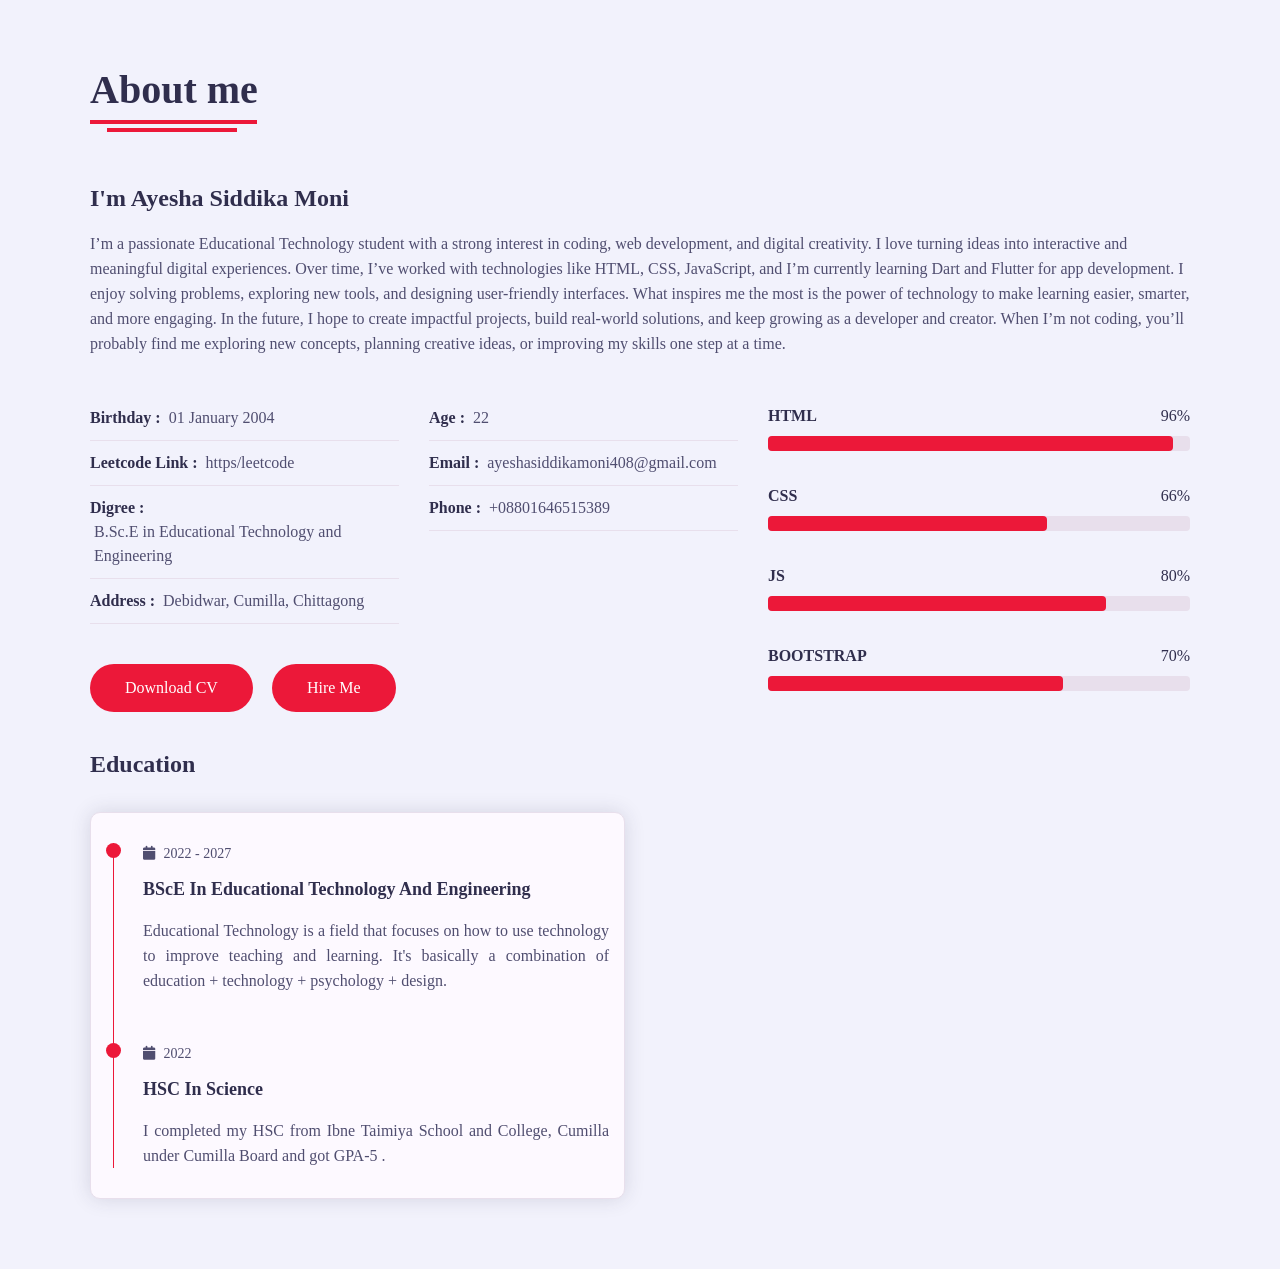
==== about.html @ fa3c9946 "Initial commit" ====
<!DOCTYPE html>
<html lang="en">
<head>
    <meta charset="UTF-8">
    <meta name="viewport" content="width=device-width, initial-scale=1.0">
    <title>About</title>
    <link rel="stylesheet" href="CSS/style.css">
    <link rel="stylesheet" href="CSS/skin/color-1.css">
    <link rel="stylesheet" href="https://cdnjs.cloudflare.com/ajax/libs/font-awesome/6.7.2/css/all.min.css">

</head>
<body>
    <!-- ===== About Section Start ====== -->
             <section class="about section ">
                <div class="container">
                    <div class="row">
                        <div class="section-title padd-15">
                            <h2>About me</h2>
                        </div>
                    </div>
                    <div class="row">
                        <div class="about-content padd-15">
                            <div class="row">
                                <div class="about-text padd-15 ">
                                    <h3>I'm Ayesha Siddika Moni<span></span></h3>
                                    <p>I’m a passionate Educational Technology student with a strong interest in coding, web development, and digital creativity. I love turning ideas into interactive and meaningful digital experiences.

Over time, I’ve worked with technologies like HTML, CSS, JavaScript, and I’m currently learning Dart and Flutter for app development. I enjoy solving problems, exploring new tools, and designing user-friendly interfaces.

What inspires me the most is the power of technology to make learning easier, smarter, and more engaging. In the future, I hope to create impactful projects, build real-world solutions, and keep growing as a developer and creator.

When I’m not coding, you’ll probably find me exploring new concepts, planning creative ideas, or improving my skills one step at a time.</p>
                                </div>
                            </div>
                            <div class="row">
                                <div class="personal-info padd-15">
                                    <div class="row">
                                        <div class="info-item padd-15">
                                            <p>Birthday : <span>01 January 2004</span></p>
                                        </div>
                                        <div class="info-item padd-15 ">
                                            <p>Age : <span>22</span></p>
                                        </div>
                                        <div class="info-item padd-15">
                                            <p>Leetcode Link : <span>https/leetcode</span></p>
                                        </div>
                                        <div class="info-item padd-15">
                                            <p>Email : <span>ayeshasiddikamoni408@gmail.com</span></p>
                                        </div>
                                        <div class="info-item padd-15">
                                            <p>Digree : <span>B.Sc.E in Educational Technology and Engineering</span></p>
                                        </div>
                                        <div class="info-item padd-15">
                                            <p>Phone : <span>+08801646515389</span></p>
                                        </div>
                                        <div class="info-item padd-15">
                                            <p>Address : <span>Debidwar, Cumilla, Chittagong</span></p>
                                        </div>
                                    </div>
                                    <div class="row">
                                        <div class="buttons padd-15">
                                            <a href="#" class="btn">Download CV</a>
                                            <a href="#" class="btn hire-me">Hire Me</a>
                                        </div>
                                    </div>
                                </div>
                                <div class="skills padd-15">
                                    <div class="row">
                                        <div class="skill-item padd-15">
                                            <h5>HTML</h5>
                                            <div class="progress ">
                                                <div class="progress-in" style="width: 96%;"></div>
                                                <div class="skill-percent">96%</div>
                                            </div>
                                        </div>
                                        <div class="skill-item padd-15">
                                            <h5>CSS</h5>
                                            <div class="progress ">
                                                <div class="progress-in" style="width: 66%;"></div>
                                                <div class="skill-percent">66%</div>
                                            </div>
                                        </div>
                                        <div class="skill-item padd-15">
                                            <h5>JS</h5>
                                            <div class="progress ">
                                                <div class="progress-in " style="width: 80%;"></div>
                                                <div class="skill-percent">80%</div>
                                            </div>
                                        </div>
                                        <div class="skill-item padd-15">
                                            <h5>BOOTSTRAP</h5>
                                            <div class="progress ">
                                                <div class="progress-in" style="width: 70%;"></div>
                                                <div class="skill-percent">70%</div>
                                            </div>
                                        </div>

                                    </div>
                                </div>
                            </div>
                            <div class="row">
                                <div class="education padd-15">
                                    <h3 class="title">Education</h3>
                                    <div class="row">
                                        <div class="timeline-box padd-15">
                                            <div class="timeline shadow-dark">
                                                <!--   ====== timeline item ======  -->
                                                <div class="timeline-item">
                                                    <div class="circle-dot"></div>
                                                    <h3 class="timeline-date">
                                                        <i class="fa fa-calendar"></i> 2022 - 2027
                                                    </h3>
                                                    <h4 class="timeline-title"> BScE in Educational Technology and Engineering</h4>
                                                    <p class="timeline-text">Educational Technology is a field that focuses on how to use technology to improve teaching and learning. It's basically a combination of education + technology + psychology + design.</p>
                                                </div>
                                                <!--   ====== timeline item ======  -->
                                                <div class="timeline-item">
                                                    <div class="circle-dot"></div>
                                                    <h3 class="timeline-date">
                                                        <i class="fa fa-calendar"></i> 2022
                                                    </h3>
                                                    <h4 class="timeline-title">HSC in Science </h4>
                                                    <p class="timeline-text">I completed my HSC from Ibne Taimiya School and College, Cumilla under Cumilla Board and got GPA-5 .</p>
                                                </div>
                                                <!--   ====== timeline item ======  -->
                                                <!--<div class="timeline-item">
                                                    <div class="circle-dot"></div>
                                                    <h3 class="timeline-date">
                                                        <i class="fa fa-calendar"></i> 2013 - 2015
                                                    </h3>
                                                    <h4 class="timeline-title">Master in computer Science</h4>
                                                    <p class="timeline-text">Lorem ipsum dolor sit, amet consectetur adipisicing elit. Amet provident nobis consequatur laudantium harum, sequi exercitationem voluptatem a deserunt laboriosam fugiat, ullam eaque blanditiis rem corrupti dolorum officia esse? Necessitatibus. Lorem ipsum dolor sit amet consectetur adipisicing elit. Quibusdam et nobis ut beatae suscipit veritatis dicta. Incidunt tempora natus minus fugit reprehenderit officia fugiat dicta, officiis similique odio quam quaerat.</p>
                                                </div>
                                            </div>
                                        </div>
                                    </div>
                                </div>
                                <div class="experience padd-15">
                                    <h3 class="title">Experience</h3>
                                    <div class="row">
                                        <div class="timeline-box padd-15">
                                            <div class="timeline shadow-dark">
                                                <!--   ====== timeline item ======  
                                                <div class="timeline-item">
                                                    <div class="circle-dot"></div>
                                                    <h3 class="timeline-date">
                                                        <i class="fa fa-calendar"></i> 2013 - 2015
                                                    </h3>
                                                    <h4 class="timeline-title">Master in computer Science</h4>
                                                    <p class="timeline-text">Lorem ipsum dolor sit, amet consectetur adipisicing elit. Amet provident nobis consequatur laudantium harum, sequi exercitationem voluptatem a deserunt laboriosam fugiat, ullam eaque blanditiis rem corrupti dolorum officia esse? Necessitatibus. Lorem ipsum dolor sit amet consectetur adipisicing elit. Quibusdam et nobis ut beatae suscipit veritatis dicta. Incidunt tempora natus minus fugit reprehenderit officia fugiat dicta, officiis similique odio quam quaerat.</p>
                                                </div>
                                                <!--   ====== timeline item ======  
                                                <div class="timeline-item">
                                                    <div class="circle-dot"></div>
                                                    <h3 class="timeline-date">
                                                        <i class="fa fa-calendar"></i> 2013 - 2015
                                                    </h3>
                                                    <h4 class="timeline-title">Master in computer Science</h4>
                                                    <p class="timeline-text">Lorem ipsum dolor sit, amet consectetur adipisicing elit. Amet provident nobis consequatur laudantium harum, sequi exercitationem voluptatem a deserunt laboriosam fugiat, ullam eaque blanditiis rem corrupti dolorum officia esse? Necessitatibus. Lorem ipsum dolor sit amet consectetur adipisicing elit. Quibusdam et nobis ut beatae suscipit veritatis dicta. Incidunt tempora natus minus fugit reprehenderit officia fugiat dicta, officiis similique odio quam quaerat.</p>
                                                </div>
                                                <!--   ====== timeline item ======  
                                                <div class="timeline-item">
                                                    <div class="circle-dot"></div>
                                                    <h3 class="timeline-date">
                                                        <i class="fa fa-calendar"></i> 2013 - 2015
                                                    </h3>
                                                    <h4 class="timeline-title">Master in computer Science</h4>
                                                    <p class="timeline-text">Lorem ipsum dolor sit, amet consectetur adipisicing elit. Amet provident nobis consequatur laudantium harum, sequi exercitationem voluptatem a deserunt laboriosam fugiat, ullam eaque blanditiis rem corrupti dolorum officia esse? Necessitatibus. Lorem ipsum dolor sit amet consectetur adipisicing elit. Quibusdam et nobis ut beatae suscipit veritatis dicta. Incidunt tempora natus minus fugit reprehenderit officia fugiat dicta, officiis similique odio quam quaerat.</p> -->
                                                </div>
                                            </div>
                                        </div>
                                    </div>
                                </div>
                            </div>
                        </div>
                    </div>
                </div>
             </section>
            <!-- ===== About Section End ====== -->
</body>
</html>
---- CSS/style.css ----
@import url('https://fonts.googleapis.com/css2?family=Clicker+Script&family=Ms+Madi&family=Poppins:ital,wght@0,100;0,200;0,300;0,400;0,500;0,600;0,700;0,800;0,900;1,100;1,200;1,300;1,400;1,500;1,600;1,700;1,800;1,900&display=swap');

:root{
    --bg-black-900:#f2f2fc;
    --bg-black-100:#fdf9ff;
    --bg-black-50:#e8dfec;
    --text-black-900:#302e4d;
    --text-black-700:#504e70;
    
}
body{
    line-height: 1.5;
    font-size: 16px;
    font-family:'Poppins' sans-serif;
}
*{
    margin: 0;
    padding: 0;
    outline: none;
    text-decoration: none;
    box-sizing: border-box;
}

::before,::after{
    box-sizing: border-box;
}
ul{
    list-style: none;
}
.section{
    background: var(--bg-black-900);
    min-height: 100vh;
    display: block; 
    padding: 0 30px;
    opacity: 1;
}
.hidden{
    display: none !important;
}
.main-content{
    padding-left: 270px;
}
.padd-15{
    padding-left: 15px;
    padding-right: 15px;
}
.container{
    max-width: 1100px;
    width: 100%;
    margin: auto;
}

.section .container{
    padding-top: 60px;
    padding-bottom: 70px;
}

.section-title{
    flex: 0 0 100%;
    max-width: 100%;
    margin-bottom: 60px;
}
.section-title h2{
    font-size: 40px;
    color: var(--text-black-900);
    font-weight: 700;
    position: relative;
}
.section-title h2::before{
    content: '';
    height: 4px;
    width: 167px;
    background-color: var(--skin-color);
    position: absolute;
    top: 100%;
    left: 0;
}
.section-title h2::after{
    content: '';
    height: 4px;
    width: 130px;
    background-color: var(--skin-color);
    position: absolute;
    top: 100%;
    left: 17px;
    margin-top: 8px;
}
.row{
    display: flex;
    flex-wrap: wrap;
    margin-left: -15px;
    margin-right: -15px;
    position: relative;
}
.btn{
    font-size: 16px;
    font-weight: 500;
    padding: 12px 35px;
    color: white;
    border-radius: 40px;
    display: inline-block;
    white-space: nowrap;
    border: none;
    background: var(--skin-color);
    transition: all 0.2s ease;
}

.btn:hover{
    transform:scale(1.05);
    background: rgb(240, 135, 135);
}
#home{
    transition: all 0.2s ease;
}
#home:hover{
    transform:scale(1.05);
    background:rgb(240, 135, 135) ;
    color: white;
    border-radius: 40px;
}
#about1{
    transition: all 0.2s ease;
}
#about1:hover{
    transform:scale(1.05);
    background:rgb(240, 135, 135) ;
    color: white;
    border-radius: 40px;
}
#service1{
    transition: all 0.2s ease;
}
#service1:hover{
    transform:scale(1.05);
    background:rgb(240, 135, 135) ;
    color: white;
    border-radius: 40px;
}
#portfolio1{
    transition: all 0.2s ease;
}
#portfolio1:hover{
    transform:scale(1.05);
    background:rgb(240, 135, 135) ;
    color: white;
    border-radius: 40px;
}
/* Contact Section */
.contact {
    padding: 70px 0;
    text-align: center;
}
.contact-title {
    font-size: 24px;
    font-weight: 600;
    margin-bottom: 5px;
    text-transform: uppercase;
}
.contact-sub-title {
    font-size: 16px;
    color: #777;
    margin-bottom: 30px;
}

/* Contact Info Cards */
.contact-info {
    display: flex;
    flex-wrap: wrap;
    gap: 20px;
    justify-content: center;
}
.contact-card {
    background: #fff;
    border-radius: 12px;
    box-shadow: 0 5px 15px rgba(0, 0, 0, 0.1);
    padding: 20px;
    width: 220px;
    transition: all 0.3s ease;
}
.contact-card:hover {
    transform: translateY(-10px);
    box-shadow: 0 8px 20px rgba(0, 0, 0, 0.2);
}
.contact-card i {
    font-size: 32px;
    color: var(--skin-color); /* your theme color */
    margin-bottom: 10px;
}
.contact-card h4 {
    font-size: 18px;
    margin-bottom: 5px;
    font-weight: 600;
}
.contact-card p {
    font-size: 14px;
    color: #555;
}
.contact-card a {
    text-decoration: none;
    color: var(--skin-color);
    font-weight: 500;
}
.contact-card a:hover {
    text-decoration: underline;
}

/* Responsive */
@media (max-width: 768px) {
    .contact-info {
        flex-direction: column;
        align-items: center;
    }
}

.shadow-dark{
    box-shadow: 0 0 20px rgba(48, 46, 77, 0.15);
}
.aside{
    width: 270px;
    background: var(--bg-black-100);
    position: fixed;
    left: 0;
    top: 0;
    padding: 30px;
    height: 100%;
    border-right: 1px solid var(--bg-black-50);
    display: flex;
    justify-content: center;
    align-items: center;
    z-index: 10;
}
.aside .logo{
    position: absolute;
    top: 50px;
    font-size: 30px;
    text-transform: capitalize;
}
.aside .logo a{
    color: var(--text-black-900);
    font-weight: 900;
    color: rgb(4, 4, 4);
    padding: 15px 20px;
    font-size: 40px;
    letter-spacing: 5px;
    position: relative;
}
.aside .logo a span{
    font-family: 'Ms Madi';
    font-size: 40px;
}

.aside .logo a::before{
    content: '';
    position: absolute;
    width: 20px;
    height: 20px;
    border-bottom: 5px solid var(--skin-color) ;
    border-left: 5px solid var(--skin-color) ;
    bottom: 0;
    left: 0;
}

.aside .logo a::after{
    content: '';
    position: absolute;
    width: 20px;
    height: 20px;
    border-top: 5px solid var(--skin-color) ;
    border-right: 5px solid var(--skin-color) ;
    top: 0;
    right: 0;
}

.aside .nav-toggler{
    height: 40px;
    width: 45px;
    border: 1px solid var(--bg-black-50);
    cursor: pointer;
    position: fixed;
    left: 300px;
    top: 20px;
    border-radius: 5px;
    background: var(--bg-black-100);
    display: none;
    align-items: center;
    justify-content: center;
}
.aside .nav-toggler span{
    height: 2px;
    width: 18px ;
    background: var(--skin-color);
    display: inline-block;
    position: relative;
}

.aside .nav-toggler span::before{
    content: '';
    height: 2px;
    width: 18px;
    background: var(--skin-color);
    position: absolute;
    top: -6px;
    left: 0;
}

.aside .nav-toggler span::after{
    content: '';
    height: 2px;
    width: 18px;
    background: var(--skin-color);
    position: absolute;
    top: 6px;
    left: 0;
}
.aside .nav{
    margin-top: 50px;
}

.aside .nav li{
    margin-bottom: 20px;
    display: block;

}

.aside .nav li a {
    font-size: 16px;
    font-weight: 600;
    display: block;
    border-bottom: 1px solid var(--bg-black-50);
    color: var(--text-black-900) ;
    padding: 5px 15px;
}

.aside .nav li a.active{
    color: var(--skin-color);
}

.aside .nav li a i{
    margin-right: 15px;
}

/*home*/

.home{
    min-height: 100vh;
    display: flex;
    color: var(--text-black-900);
}
.home .home-info{
    flex: 0 0 60%;
    max-width: 60% ;
}

h3.hello{
    font-size: 28px;
    margin:15px 0;
}
 
h3.hello span{
    font-family: 'Clicker Script', cursive;
    font-size: 30px;
    font-weight: 700;
    color: var(--skin-color);
}

h3.my.profession{
    font-size: 30px;
    margin: 15px 0;
}

.typing{
    color: var(--skin-color);
}
.home-info p{
    margin-bottom: 70px;
    font-size: 20px;
    color: var(--text-black-700);
}
.home .home-img{
    flex: 0 0 40%;
    max-width:40% ;
    text-align: center;
    position: relative;
}
.home-img::after{
    content: '';
    position: absolute;
    height: 80px;
    width: 80px;
    border-bottom:10px solid var(--skin-color) ;
    border-right:10px solid var(--skin-color) ;
    right: 20px ;
    bottom: -40px;;
}
.home-img::before{
    content: '';
    position: absolute;
    height: 80px;
    width: 80px;
    border-top:10px solid var(--skin-color) ;
    border-left:10px solid var(--skin-color) ;
    left: 20px ;
    top: -40px;;
}
.home .home-img img{
    margin: auto;
    border-radius: 5px;
    height: 400px;
}

.about .about-content{
    flex: 0 0 100%;
    max-width: 100%;

}
.about .about-content .about-text{
    flex: 0 0 100%;
    max-width: 100%;
}
.about .about-content .about-text h3{
    font-size: 24px;
    margin-bottom: 15px;
    font-weight: 700;
    color: var(--text-black-900);
}
.about .about-content .about-text h3 span{
    color: var(--skin-color);
}
.about .about-content .about-text p{
    font-size: 16px;
    line-height: 25px;
    color: var(--text-black-700);
}
.about .about-content .personal-info{
    flex: 0 0 60%;
    max-width: 60%;
    margin-top: 40px;
}
.about .about-content .personal-info .info-item{
    flex: 0 0 50%;
    max-width: 50%;
    
}
.about .about-content .personal-info .info-item p{
    font-weight: 600;
    padding: 10px 0;
    font-size: 16px;
    color: var(--text-black-900);
    border-bottom: 1px solid var(--bg-black-50);
}
.about .about-content .personal-info .info-item p span{
    font-weight: 400;
    color: var(--text-black-700);
    margin-left: 4px;
    display: inline-block;
}
.about .about-content .personal-info .buttons{
    margin-top: 30px;
}
.about .about-content .personal-info .buttons .btn{
    margin-right: 15px ;
    margin-top: 10px;
}
.about .about-content .skills{
    flex: 0 0 40%;
    max-width: 40%;
    margin-top: 40px;
}
.about .about-content .skills .skill-item{
    flex: 0 0 100%;
    max-width: 100%;
    margin-bottom: 25px;
}
.about .about-content .skills .skill-item h5{
    line-height: 40px;
    font-weight: 600;
    font-size: 16px;
    color: var(--text-black-900);
    text-transform: capitalize;
}
.about .about-content .skills .skill-item .progress{
    background-color: var(--bg-black-50);
    height: 15px;
    border-radius: 4px;
    width: 100%;
    position: relative;
}
.about .about-content .skills .skill-item .progress .progress-in{
    position: absolute;
    left: 0;
    top: 0;
    height: 100%;
    border-radius: 4px;
    background-color: var(--skin-color);
}
.about .about-content .skills .skill-item .skill-percent{
    position: absolute;
    right: 0;
    color: var(--text-black-900);
    top: -40px;
    font-weight: 400;
    line-height: 40px;
}
.about .about-content .education,
.about .about-content .experience{
    flex: 0 0 50%;
    max-width: 50%;
    margin-top: 30px;
}
.about .about-content h3.title{
    font-size: 24px;
    margin-bottom: 30px;
    font-weight: 700;
    color: var(--text-black-900);
}
.about .about-content .timeline-box{
    flex: 0 0 100%;
    max-width: 100%;
}
.about .about-content .timeline{
    background-color: var(--bg-black-100);
    padding: 30px 15px;
    border: 1px solid var(--bg-black-50);
    border-radius: 10px;
    width: 100%;
    position: relative;
}
.about .about-content .timeline .timeline-item{
    position: relative;
    padding-left: 37px;
    padding-bottom: 50px;

}
.about .about-content .timeline .timeline-item:last-child{
    padding-bottom: 0px ;
}
.about .about-content .timeline .timeline-item::before{
    content: '';
    width: 1px;
    position: absolute;
    height: 100%;
    left: 7px;
    top: 0;
    background-color: var(--skin-color);
}
.about .about-content .timeline .circle-dot{
    position: absolute;
    left: 0;
    top: 0;
    height: 15px;
    width: 15px;
    border-radius: 50%;
    background-color: var(--skin-color);
}
.about .about-content .timeline .timeline-date{
    font-weight: 400;
    font-size: 14px;
    margin-bottom: 12px;
    color: var(--text-black-700);
}
.about .about-content .timeline .timeline-date .fa{
    margin-right: 5px;
}
.about .about-content .timeline .timeline-title{
    font-weight:700 ;
    font-size: 18px;
    margin-bottom: 15px;
    text-transform: capitalize;
    color: var(--text-black-900);
}
.about .about-content .timeline .timeline-text{
    line-height: 25px;
    font-size: 16px;
    text-align: justify;
    color: var(--text-black-700);

}
/* Service */
.service .container{
    padding-bottom: 40px;
}
.service .service-item{
    margin-bottom: 30px;
    flex: 0 0 33.33%;
    max-width: 33.33%;
}
.service .service-item .service-item-inner{
    background-color: var(--bg-black-100);
    border: 1px solid  var(--bg-black-50);
    border-radius: 10px;
    padding: 30px 15px;
    text-align: center;
    transition: all 0.3s ease;
}
.service .service-item .service-item-inner:hover{
    box-shadow: 0 0 20px rgba(48, 46, 77, 0.15);
}
.service .service-item .service-item-inner .icon{
    height: 60px;
    width: 60px;
    border-radius: 50%;
    display: block;
    margin: 0 auto 30px;
    text-align: center;
    transition: all 0.3s ease;
}
.service .service-item .service-item-inner .icon .fa{
    font-size: 40px;
    line-height: 60px;
    color: var(--skin-color);
    transition: all 0.3s ease;

}
.service .service-item .service-item-inner:hover .icon{
    background-color: var(--skin-color);
}
.service .service-item .service-item-inner:hover .icon .fa{
    font-size: 25px;
    color: #ffffff;
}
.service .service-item .service-item-inner h4{
    font-size: 18px;
    margin-bottom: 15px;
    color: var(--text-black-900);
    font-weight: 700;
    text-transform: capitalize;
}
.service .service-item .service-item-inner p{
    font-size: 16px;
    color: var(--text-black-900);
    line-height: 25px;
}
/* Portfolio */

.portfolio .container{
    padding-bottom: 40px;
    
}
.portfolio .portfolio-heading{
    flex: 0 0 100%;
    max-width: 100%;
    margin-bottom: 40px;
}

.portfolio .portfolio-heading h2{
    color: var(--text-black-900);
    font-weight: 500;
}
.portfolio .portfolio-item{
    flex: 0 0 33.33%;
    max-width: 33.33%;
    margin-bottom: 30px;
}
.portfolio .portfolio-item-inner{
    border: 6px solid var(--bg-black-100);
    overflow: hidden;
    cursor: pointer;
}
.portfolio .portfolio-item-inner .portfolio-img img{
    width: 100%;
    display: block;
}
/* contact */
.contact-title{
    color: var(--text-black-900);
    text-align: center;
    font-size: 15px;
    margin-bottom: 20px;
}
---- CSS/skin/color-1.css ----
:root{
    --skin-color: #ec1839;
}
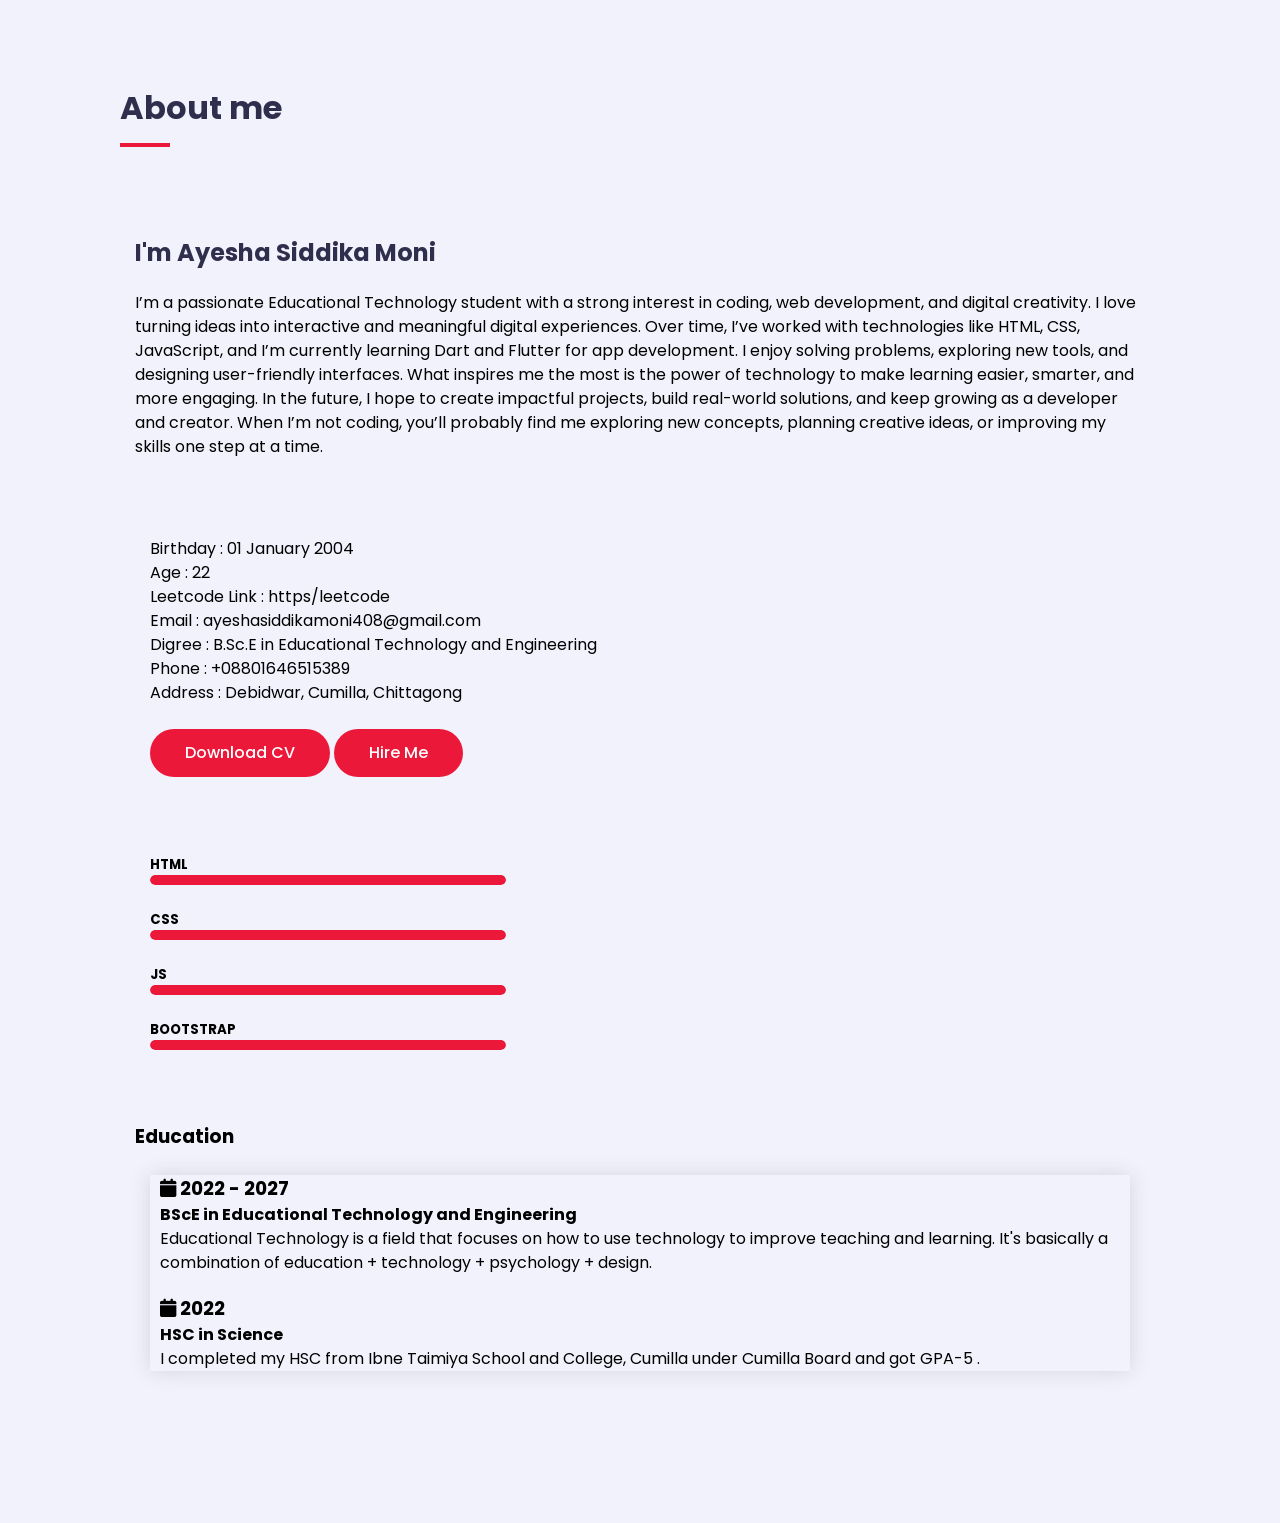
==== commit c510899a: "Initial commit" ====
--- a/about.html
+++ b/about.html
@@ -105,7 +105,7 @@
                                         <div class="timeline-box padd-15">
                                             <div class="timeline shadow-dark">
                                                 <!--   ====== timeline item ======  -->
-                                                <div class="timeline-item">
+                                                <div class="timeline-item" style="margin-bottom: 20px; margin-left: 10px;">
                                                     <div class="circle-dot"></div>
                                                     <h3 class="timeline-date">
                                                         <i class="fa fa-calendar"></i> 2022 - 2027
@@ -114,7 +114,7 @@
                                                     <p class="timeline-text">Educational Technology is a field that focuses on how to use technology to improve teaching and learning. It's basically a combination of education + technology + psychology + design.</p>
                                                 </div>
                                                 <!--   ====== timeline item ======  -->
-                                                <div class="timeline-item">
+                                                <div class="timeline-item" style="margin-bottom: 20px; margin-left: 10px;">
                                                     <div class="circle-dot"></div>
                                                     <h3 class="timeline-date">
                                                         <i class="fa fa-calendar"></i> 2022
--- a/CSS/style.css
+++ b/CSS/style.css
@@ -1,19 +1,15 @@
 @import url('https://fonts.googleapis.com/css2?family=Clicker+Script&family=Ms+Madi&family=Poppins:ital,wght@0,100;0,200;0,300;0,400;0,500;0,600;0,700;0,800;0,900;1,100;1,200;1,300;1,400;1,500;1,600;1,700;1,800;1,900&display=swap');
 
-:root{
-    --bg-black-900:#f2f2fc;
-    --bg-black-100:#fdf9ff;
-    --bg-black-50:#e8dfec;
-    --text-black-900:#302e4d;
-    --text-black-700:#504e70;
-    
-}
-body{
-    line-height: 1.5;
-    font-size: 16px;
-    font-family:'Poppins' sans-serif;
-}
-*{
+:root {
+    --bg-black-900: #f2f2fc;
+    --bg-black-100: #fdf9ff;
+    --bg-black-50: #e8dfec;
+    --text-black-900: #302e4d;
+    --text-black-700: #504e70;
+    --skin-color: #ec1839; /* Added default skin color */
+}
+
+* {
     margin: 0;
     padding: 0;
     outline: none;
@@ -21,78 +17,143 @@
     box-sizing: border-box;
 }
 
-::before,::after{
+::before, ::after {
     box-sizing: border-box;
 }
-ul{
+
+body {
+    line-height: 1.5;
+    font-size: 16px;
+    font-family: 'Poppins', sans-serif;
+    background: var(--bg-black-900);
+    overflow-x: hidden;
+}
+
+ul {
     list-style: none;
 }
-.section{
-    background: var(--bg-black-900);
+
+.hidden {
+    display: none !important;
+}
+
+/* ===== Main Layout ===== */
+.main-container {
+    position: relative;
     min-height: 100vh;
-    display: block; 
-    padding: 0 30px;
-    opacity: 1;
-}
-.hidden{
-    display: none !important;
-}
-.main-content{
-    padding-left: 270px;
-}
-.padd-15{
-    padding-left: 15px;
-    padding-right: 15px;
-}
-.container{
+    transition: all 0.3s ease;
+}
+.aside {
+  width: 270px;
+  background: #fff;
+  position: fixed;
+  left: 0;
+  top: 0;
+  height: 100vh;
+  padding-top: 40px;
+  transition: 0.4s;
+}
+.aside .logo { margin-bottom: 40px; text-align: center; } .aside .logo a { color: var(--text-black-900); font-weight: 900; font-size: 32px; letter-spacing: 3px; position: relative; display: inline-block; padding: 15px; } .aside .logo a span { font-family: 'Ms Madi', cursive; font-size: 40px; color: var(--skin-color); }
+.nav {
+  list-style: none;
+  display: flex;
+  gap: 25px;
+  padding: 0;
+  margin-left: 40px;
+}
+
+.nav i{
+    margin-right: 10px;
+}
+
+.nav li {
+  margin: 20px 0;
+}
+
+.nav li a {
+  text-decoration: none;
+  font-size: 20px;
+  color: #333;
+  display: block;
+  padding: 10px 20px;
+}
+
+
+/* Hamburger */
+.checkbtn {
+  display: none;
+  font-size: 26px;
+  cursor: pointer;
+  position: absolute;
+  top: 15px;
+  
+}
+
+/* Hide checkbox */
+#check {
+  display: none;
+}
+
+
+.main-content {
+    margin-left: 270px;
+    padding: 30px;
+    min-height: 100vh;
+    transition: all 0.3s ease;
+}
+
+.container {
     max-width: 1100px;
     width: 100%;
     margin: auto;
-}
-
-.section .container{
-    padding-top: 60px;
-    padding-bottom: 70px;
-}
-
-.section-title{
-    flex: 0 0 100%;
-    max-width: 100%;
-    margin-bottom: 60px;
-}
-.section-title h2{
-    font-size: 40px;
-    color: var(--text-black-900);
-    font-weight: 700;
-    position: relative;
-}
-.section-title h2::before{
-    content: '';
-    height: 4px;
-    width: 167px;
-    background-color: var(--skin-color);
-    position: absolute;
-    top: 100%;
-    left: 0;
-}
-.section-title h2::after{
-    content: '';
-    height: 4px;
-    width: 130px;
-    background-color: var(--skin-color);
-    position: absolute;
-    top: 100%;
-    left: 17px;
-    margin-top: 8px;
-}
-.row{
+    padding: 0 15px;
+}
+
+.row {
     display: flex;
     flex-wrap: wrap;
     margin-left: -15px;
     margin-right: -15px;
+}
+
+.padd-15 {
+    padding-left: 15px;
+    padding-right: 15px;
+}
+
+.section {
+    min-height: 100vh;
+    display: block;
+    padding: 60px 0;
+    opacity: 1;
+}
+
+.section-title {
+    flex: 0 0 100%;
+    max-width: 100%;
+    margin-bottom: 40px;
+}
+
+.section-title h2 {
+    font-size: 32px;
+    color: var(--text-black-900);
+    font-weight: 700;
     position: relative;
-}
-.btn{
+    display: inline-block;
+    padding-bottom: 15px;
+}
+
+.section-title h2::before {
+    content: '';
+    height: 4px;
+    width: 50px;
+    background-color: var(--skin-color);
+    position: absolute;
+    bottom: 0;
+    left: 0;
+}
+
+.btn {
     font-size: 16px;
     font-weight: 500;
     padding: 12px 35px;
@@ -102,568 +163,558 @@
     white-space: nowrap;
     border: none;
     background: var(--skin-color);
-    transition: all 0.2s ease;
-}
-
-.btn:hover{
-    transform:scale(1.05);
-    background: rgb(240, 135, 135);
-}
-#home{
-    transition: all 0.2s ease;
-}
-#home:hover{
-    transform:scale(1.05);
-    background:rgb(240, 135, 135) ;
-    color: white;
-    border-radius: 40px;
-}
-#about1{
-    transition: all 0.2s ease;
-}
-#about1:hover{
-    transform:scale(1.05);
-    background:rgb(240, 135, 135) ;
-    color: white;
-    border-radius: 40px;
-}
-#service1{
-    transition: all 0.2s ease;
-}
-#service1:hover{
-    transform:scale(1.05);
-    background:rgb(240, 135, 135) ;
-    color: white;
-    border-radius: 40px;
-}
-#portfolio1{
-    transition: all 0.2s ease;
-}
-#portfolio1:hover{
-    transform:scale(1.05);
-    background:rgb(240, 135, 135) ;
-    color: white;
-    border-radius: 40px;
-}
-/* Contact Section */
-.contact {
-    padding: 70px 0;
+    transition: all 0.3s ease;
+    cursor: pointer;
+}
+
+.btn:hover {
+    transform: scale(1.05);
+    box-shadow: 0 5px 15px rgba(236, 24, 57, 0.3);
+}
+
+.shadow-dark {
+    box-shadow: 0 0 20px rgba(48, 46, 77, 0.15);
+}
+
+
+/* ===== Home Section ===== */
+.home {
+    display: flex;
+    align-items: center;
+    min-height: 100vh;
+    color: var(--text-black-900);
+}
+
+.home .row {
+    align-items: center;
+}
+
+.home .home-info {
+    flex: 0 0 60%;
+    max-width: 60%;
+}
+
+.home .home-img {
+    flex: 0 0 40%;
+    max-width: 40%;
     text-align: center;
 }
+
+h3.hello {
+    font-size: 28px;
+    margin-bottom: 15px;
+}
+
+h3.hello span {
+    font-family: 'Clicker Script', cursive;
+    font-size: 35px;
+    font-weight: 700;
+    color: var(--skin-color);
+}
+
+h3.my-profession {
+    font-size: 24px;
+    margin-bottom: 20px;
+}
+
+.typing {
+    color: var(--skin-color);
+}
+
+.home-info p {
+    margin-bottom: 30px;
+    font-size: 16px;
+    color: var(--text-black-700);
+    line-height: 1.8;
+}
+
+.home .home-img img {
+    max-width: 80%;
+    height: auto;
+    border-radius: 10px;
+    box-shadow: 0 0 20px rgba(0, 0, 0, 0.1);
+}
+
+/* ===== About Section ===== */
+.about .about-content .about-text h3 {
+    font-size: 24px;
+    margin-bottom: 20px;
+    font-weight: 700;
+    color: var(--text-black-900);
+}
+
+.about .about-content .about-text h3 span {
+    color: var(--skin-color);
+}
+
+.about .about-content .personal-info {
+    flex: 0 0 60%;
+    max-width: 60%;
+    margin-top: 30px;
+}
+.about .row{
+    display: inline;
+    gap: 15px;
+}
+
+.about .about-content .skills {
+    flex: 0 0 40%;
+    max-width: 40%;
+    margin-top: 30px;
+}
+
+.skill-item {
+    margin-bottom: 25px;
+}
+
+.progress {
+    background: var(--bg-black-50);
+    height: 10px;
+    border-radius: 5px;
+    position: relative;
+    overflow: hidden;
+}
+
+.progress-in {
+    height: 100%;
+    background: var(--skin-color);
+    border-radius: 5px;
+    transition: width 1.5s ease;
+}
+
+.skill-percent {
+    position: absolute;
+    right: 0;
+    top: -25px;
+    font-size: 14px;
+    font-weight: 600;
+    color: var(--text-black-900);
+}
+
+/* ===== Portfolio ===== */
+.portfolio .portfolio-item {
+    flex: 0 0 33.333%;
+    max-width: 33.333%;
+    margin-bottom: 30px;
+}
+
+.portfolio .portfolio-item-inner {
+    overflow: hidden;
+    border-radius: 10px;
+    transition: all 0.3s ease;
+}
+
+.portfolio .portfolio-item-inner:hover {
+    transform: translateY(-10px);
+    box-shadow: 0 15px 30px rgba(0, 0, 0, 0.1);
+}
+
+.portfolio-img img {
+    width: 100%;
+    height: auto;
+    display: block;
+    transition: transform 0.5s ease;
+}
+
+.portfolio .portfolio-item-inner:hover img {
+    transform: scale(1.1);
+}
+
+/* ===== Contact Section ===== */
 .contact-title {
     font-size: 24px;
     font-weight: 600;
     margin-bottom: 5px;
     text-transform: uppercase;
-}
+    color: var(--text-black-900);
+}
+
 .contact-sub-title {
     font-size: 16px;
-    color: #777;
+    color: var(--text-black-700);
     margin-bottom: 30px;
 }
 
-/* Contact Info Cards */
 .contact-info {
     display: flex;
     flex-wrap: wrap;
     gap: 20px;
     justify-content: center;
-}
+    margin-top: 40px;
+}
+
 .contact-card {
-    background: #fff;
+    background: var(--bg-black-100);
     border-radius: 12px;
-    box-shadow: 0 5px 15px rgba(0, 0, 0, 0.1);
-    padding: 20px;
+    padding: 25px;
     width: 220px;
+    text-align: center;
     transition: all 0.3s ease;
-}
+    border: 1px solid var(--bg-black-50);
+}
+
 .contact-card:hover {
     transform: translateY(-10px);
-    box-shadow: 0 8px 20px rgba(0, 0, 0, 0.2);
-}
+    box-shadow: 0 10px 25px rgba(0, 0, 0, 0.1);
+}
+
 .contact-card i {
     font-size: 32px;
-    color: var(--skin-color); /* your theme color */
-    margin-bottom: 10px;
-}
+    color: var(--skin-color);
+    margin-bottom: 15px;
+}
+
 .contact-card h4 {
     font-size: 18px;
-    margin-bottom: 5px;
+    margin-bottom: 10px;
     font-weight: 600;
-}
-.contact-card p {
+    color: var(--text-black-900);
+}
+
+.contact-card p,
+.contact-card a {
     font-size: 14px;
-    color: #555;
-}
-.contact-card a {
-    text-decoration: none;
+    color: var(--text-black-700);
+}
+
+.contact-card a:hover {
     color: var(--skin-color);
-    font-weight: 500;
-}
-.contact-card a:hover {
-    text-decoration: underline;
-}
-
-/* Responsive */
-@media (max-width: 768px) {
-    .contact-info {
+}
+
+/* ===== Responsive Design ===== */
+@media (max-width: 1199px) {
+    .container {
+        max-width: 960px;
+    }
+}
+
+@media (max-width: 991px) {
+    .container {
+        max-width: 720px;
+    }
+    
+    .main-content {
+        margin-left: 0;
+        padding: 80px 20px 20px;
+    }
+    
+    .aside {
+        left: -270px;
+        box-shadow: 0 0 20px rgba(0, 0, 0, 0.1);
+    }
+    .aside .nav {
+    margin-top: 100px;
+  }
+    
+    .aside.open {
+        left: 0;
+    }
+    
+    .aside .nav-toggler {
+        display: flex;
+    }
+    
+    /* Home section - stack vertically with image centered */
+    .home .row {
         flex-direction: column;
         align-items: center;
     }
-}
-
-.shadow-dark{
-    box-shadow: 0 0 20px rgba(48, 46, 77, 0.15);
-}
-.aside{
-    width: 270px;
-    background: var(--bg-black-100);
+    
+    .home .home-info,
+    .home .home-img {
+        flex: 0 0 100%;
+        max-width: 100%;
+        text-align: center;
+    }
+    
+    /* Image container - centered and 40% width */
+    .home .home-img {
+        order: -1;
+        margin-bottom: 30px;
+        width: 100%;
+        display: flex;
+        justify-content: center;
+    }
+    
+    .home-img img {
+        width: 40%;
+        max-width: 300px;
+        min-width: 200px;
+        height: auto;
+        margin: 0 auto;
+        display: block;
+    }
+    
+    /* Text content below image */
+    .home .home-info {
+        margin-top: 20px;
+        width: 100%;
+    }
+    
+    /* About section adjustments */
+    .about .about-content .personal-info,
+    .about .about-content .skills {
+        flex: 0 0 100%;
+        max-width: 100%;
+    }
+    
+    /* Portfolio - 2 columns on tablet */
+    .portfolio .portfolio-item {
+        flex: 0 0 50%;
+        max-width: 50%;
+    }
+}
+
+@media (max-width: 767px) {
+    .container {
+        max-width: 540px;
+    }
+    
+    .section-title h2 {
+        font-size: 28px;
+    }
+    
+    h3.hello {
+        font-size: 24px;
+    }
+    
+    h3.hello span {
+        font-size: 28px;
+    }
+    
+    h3.my-profession {
+        font-size: 20px;
+    }
+    
+    .home-info p {
+        font-size: 14px;
+        margin-top: 15px;
+    }
+    
+    /* Image size adjustment for mobile */
+    .home-img img {
+        width: 70%; /* Slightly larger on mobile for better visibility */
+        max-width: 250px;
+        min-width: 180px;
+    }
+    
+    /* Portfolio - 1 column on mobile */
+    .portfolio .portfolio-item {
+        flex: 0 0 100%;
+        max-width: 100%;
+    }
+    
+    /* Contact cards */
+    .contact-card {
+        width: 100%;
+        max-width: 300px;
+    }
+    
+    .btn {
+        padding: 10px 25px;
+        font-size: 14px;
+        margin-top: 10px;
+    }
+}
+
+@media (max-width: 575px) {
+    .container {
+        padding: 0 10px;
+    }
+    
+    .main-content {
+        padding: 70px 15px 15px;
+    }
+    
+    .section {
+        padding: 40px 0;
+    }
+    
+    .section-title h2 {
+        font-size: 24px;
+    }
+    
+    /* Home section adjustments for very small screens */
+    .home .home-info {
+        padding: 0 10px;
+    }
+    
+    .home-img img {
+        width: 70%; /* Larger on very small screens */
+        max-width: 220px;
+        min-width: 150px;
+    }
+    
+    h3.hello {
+        font-size: 22px;
+        margin-top: 15px;
+    }
+    
+    h3.hello span {
+        font-size: 26px;
+    }
+    
+    h3.my-profession {
+        font-size: 18px;
+        margin: 10px 0;
+    }
+    
+    .home-info p {
+        font-size: 13px;
+        line-height: 1.6;
+        margin-bottom: 25px;
+    }
+    
+    /* About section adjustments */
+    .about .about-content .info-item {
+        flex: 0 0 100%;
+        max-width: 100%;
+    }
+    
+    /* Contact section */
+    .contact-info {
+        gap: 15px;
+    }
+    
+    .contact-card {
+        padding: 20px;
+    }
+}
+
+/* Additional mobile-specific styles for better layout */
+@media (max-width: 991px) {
+    /* Ensure proper spacing between image and text */
+    .home .home-info {
+        padding-top: 20px;
+        border-top: 1px solid rgba(0, 0, 0, 0.1);
+        margin-top: 30px;
+    }
+    
+    /* Center all content vertically */
+    .home {
+        display: flex;
+        align-items: center;
+        justify-content: center;
+        min-height: calc(100vh - 80px);
+    }
+}
+
+/* ===== Overlay for mobile menu ===== */
+.overlay {
     position: fixed;
+    top: 0;
     left: 0;
-    top: 0;
-    padding: 30px;
+    width: 100%;
     height: 100%;
-    border-right: 1px solid var(--bg-black-50);
-    display: flex;
-    justify-content: center;
-    align-items: center;
-    z-index: 10;
-}
-.aside .logo{
-    position: absolute;
-    top: 50px;
-    font-size: 30px;
-    text-transform: capitalize;
-}
-.aside .logo a{
-    color: var(--text-black-900);
-    font-weight: 900;
-    color: rgb(4, 4, 4);
-    padding: 15px 20px;
-    font-size: 40px;
-    letter-spacing: 5px;
-    position: relative;
-}
-.aside .logo a span{
-    font-family: 'Ms Madi';
-    font-size: 40px;
-}
-
-.aside .logo a::before{
-    content: '';
-    position: absolute;
-    width: 20px;
-    height: 20px;
-    border-bottom: 5px solid var(--skin-color) ;
-    border-left: 5px solid var(--skin-color) ;
-    bottom: 0;
+    background: rgba(0, 0, 0, 0.5);
+    z-index: 999;
+    display: none;
+}
+
+.overlay.active {
+    display: block;
+}
+
+/* ===== Page transition ===== */
+.page {
+    opacity: 0;
+    transform: translateY(20px);
+    transition: opacity 0.5s ease, transform 0.5s ease;
+}
+
+.page.active {
+    opacity: 1;
+    transform: translateY(0);
+}
+
+/* ===== Animation for skill bars ===== */
+@keyframes progressFill {
+    from {
+        width: 0;
+    }
+    to {
+        width: var(--progress-width);
+    }
+}
+
+.progress-in {
+    animation: progressFill 1.5s ease-out forwards;
+}
+/* Hide checkbox */
+#check {
+  display: none;
+}
+
+/* Hamburger icon */
+.checkbtn {
+  font-size: 28px;
+  cursor: pointer;
+  display: none;
+  position: fixed;
+  top: 20px;
+  right: 20px;
+  z-index: 999;
+}
+
+/* Desktop nav */
+
+.nav {
+  list-style: none;
+  padding: 0;
+  margin-top: 40px;
+  display: block;   /* force vertical */
+}
+
+.nav li {
+  margin: 15px 0;
+}
+
+.nav li a {
+  display: block;
+  padding: 12px 25px;
+  font-size: 16px;
+  color: var(--text-black-900);
+}
+
+.nav li a:hover {
+  background: rgb(247, 92, 92);
+  margin-right: 30px;
+  border-radius: 20px;
+}
+
+/* Mobile style */
+@media (max-width: 991px) {
+  .checkbtn {
+    display: block;
+    left: 20px; 
+    color: black;
+  }
+  .checkbtn:hover{
+    color: #ec1839;
+  }
+
+  .nav {
+    position: fixed;
+    right: -350px;
+    top: 5px;
+    color: #ec1839;
+    border-radius: 10px;
+    width: 30%;
+    height: 50vh;
+    background: white;
+    flex-direction: column;
+    padding-top: 10px;
+    transition: 0.4s;
+  }
+
+  #check:checked ~ .nav {
     left: 0;
-}
-
-.aside .logo a::after{
-    content: '';
-    position: absolute;
-    width: 20px;
-    height: 20px;
-    border-top: 5px solid var(--skin-color) ;
-    border-right: 5px solid var(--skin-color) ;
-    top: 0;
-    right: 0;
-}
-
-.aside .nav-toggler{
-    height: 40px;
-    width: 45px;
-    border: 1px solid var(--bg-black-50);
-    cursor: pointer;
-    position: fixed;
-    left: 300px;
-    top: 20px;
-    border-radius: 5px;
-    background: var(--bg-black-100);
-    display: none;
-    align-items: center;
-    justify-content: center;
-}
-.aside .nav-toggler span{
-    height: 2px;
-    width: 18px ;
-    background: var(--skin-color);
-    display: inline-block;
-    position: relative;
-}
-
-.aside .nav-toggler span::before{
-    content: '';
-    height: 2px;
-    width: 18px;
-    background: var(--skin-color);
-    position: absolute;
-    top: -6px;
-    left: 0;
-}
-
-.aside .nav-toggler span::after{
-    content: '';
-    height: 2px;
-    width: 18px;
-    background: var(--skin-color);
-    position: absolute;
-    top: 6px;
-    left: 0;
-}
-.aside .nav{
-    margin-top: 50px;
-}
-
-.aside .nav li{
-    margin-bottom: 20px;
-    display: block;
-
-}
-
-.aside .nav li a {
-    font-size: 16px;
-    font-weight: 600;
-    display: block;
-    border-bottom: 1px solid var(--bg-black-50);
-    color: var(--text-black-900) ;
-    padding: 5px 15px;
-}
-
-.aside .nav li a.active{
-    color: var(--skin-color);
-}
-
-.aside .nav li a i{
-    margin-right: 15px;
-}
-
-/*home*/
-
-.home{
-    min-height: 100vh;
-    display: flex;
-    color: var(--text-black-900);
-}
-.home .home-info{
-    flex: 0 0 60%;
-    max-width: 60% ;
-}
-
-h3.hello{
-    font-size: 28px;
-    margin:15px 0;
-}
- 
-h3.hello span{
-    font-family: 'Clicker Script', cursive;
-    font-size: 30px;
-    font-weight: 700;
-    color: var(--skin-color);
-}
-
-h3.my.profession{
-    font-size: 30px;
-    margin: 15px 0;
-}
-
-.typing{
-    color: var(--skin-color);
-}
-.home-info p{
-    margin-bottom: 70px;
-    font-size: 20px;
-    color: var(--text-black-700);
-}
-.home .home-img{
-    flex: 0 0 40%;
-    max-width:40% ;
+  }
+
+  .nav li {
+    margin: 20px 0;
     text-align: center;
-    position: relative;
-}
-.home-img::after{
-    content: '';
-    position: absolute;
-    height: 80px;
-    width: 80px;
-    border-bottom:10px solid var(--skin-color) ;
-    border-right:10px solid var(--skin-color) ;
-    right: 20px ;
-    bottom: -40px;;
-}
-.home-img::before{
-    content: '';
-    position: absolute;
-    height: 80px;
-    width: 80px;
-    border-top:10px solid var(--skin-color) ;
-    border-left:10px solid var(--skin-color) ;
-    left: 20px ;
-    top: -40px;;
-}
-.home .home-img img{
-    margin: auto;
-    border-radius: 5px;
-    height: 400px;
-}
-
-.about .about-content{
-    flex: 0 0 100%;
-    max-width: 100%;
-
-}
-.about .about-content .about-text{
-    flex: 0 0 100%;
-    max-width: 100%;
-}
-.about .about-content .about-text h3{
-    font-size: 24px;
-    margin-bottom: 15px;
-    font-weight: 700;
-    color: var(--text-black-900);
-}
-.about .about-content .about-text h3 span{
-    color: var(--skin-color);
-}
-.about .about-content .about-text p{
-    font-size: 16px;
-    line-height: 25px;
-    color: var(--text-black-700);
-}
-.about .about-content .personal-info{
-    flex: 0 0 60%;
-    max-width: 60%;
-    margin-top: 40px;
-}
-.about .about-content .personal-info .info-item{
-    flex: 0 0 50%;
-    max-width: 50%;
-    
-}
-.about .about-content .personal-info .info-item p{
-    font-weight: 600;
-    padding: 10px 0;
-    font-size: 16px;
-    color: var(--text-black-900);
-    border-bottom: 1px solid var(--bg-black-50);
-}
-.about .about-content .personal-info .info-item p span{
-    font-weight: 400;
-    color: var(--text-black-700);
-    margin-left: 4px;
-    display: inline-block;
-}
-.about .about-content .personal-info .buttons{
-    margin-top: 30px;
-}
-.about .about-content .personal-info .buttons .btn{
-    margin-right: 15px ;
-    margin-top: 10px;
-}
-.about .about-content .skills{
-    flex: 0 0 40%;
-    max-width: 40%;
-    margin-top: 40px;
-}
-.about .about-content .skills .skill-item{
-    flex: 0 0 100%;
-    max-width: 100%;
-    margin-bottom: 25px;
-}
-.about .about-content .skills .skill-item h5{
-    line-height: 40px;
-    font-weight: 600;
-    font-size: 16px;
-    color: var(--text-black-900);
-    text-transform: capitalize;
-}
-.about .about-content .skills .skill-item .progress{
-    background-color: var(--bg-black-50);
-    height: 15px;
-    border-radius: 4px;
-    width: 100%;
-    position: relative;
-}
-.about .about-content .skills .skill-item .progress .progress-in{
-    position: absolute;
-    left: 0;
-    top: 0;
-    height: 100%;
-    border-radius: 4px;
-    background-color: var(--skin-color);
-}
-.about .about-content .skills .skill-item .skill-percent{
-    position: absolute;
-    right: 0;
-    color: var(--text-black-900);
-    top: -40px;
-    font-weight: 400;
-    line-height: 40px;
-}
-.about .about-content .education,
-.about .about-content .experience{
-    flex: 0 0 50%;
-    max-width: 50%;
-    margin-top: 30px;
-}
-.about .about-content h3.title{
-    font-size: 24px;
-    margin-bottom: 30px;
-    font-weight: 700;
-    color: var(--text-black-900);
-}
-.about .about-content .timeline-box{
-    flex: 0 0 100%;
-    max-width: 100%;
-}
-.about .about-content .timeline{
-    background-color: var(--bg-black-100);
-    padding: 30px 15px;
-    border: 1px solid var(--bg-black-50);
-    border-radius: 10px;
-    width: 100%;
-    position: relative;
-}
-.about .about-content .timeline .timeline-item{
-    position: relative;
-    padding-left: 37px;
-    padding-bottom: 50px;
-
-}
-.about .about-content .timeline .timeline-item:last-child{
-    padding-bottom: 0px ;
-}
-.about .about-content .timeline .timeline-item::before{
-    content: '';
-    width: 1px;
-    position: absolute;
-    height: 100%;
-    left: 7px;
-    top: 0;
-    background-color: var(--skin-color);
-}
-.about .about-content .timeline .circle-dot{
-    position: absolute;
-    left: 0;
-    top: 0;
-    height: 15px;
-    width: 15px;
-    border-radius: 50%;
-    background-color: var(--skin-color);
-}
-.about .about-content .timeline .timeline-date{
-    font-weight: 400;
-    font-size: 14px;
-    margin-bottom: 12px;
-    color: var(--text-black-700);
-}
-.about .about-content .timeline .timeline-date .fa{
-    margin-right: 5px;
-}
-.about .about-content .timeline .timeline-title{
-    font-weight:700 ;
-    font-size: 18px;
-    margin-bottom: 15px;
-    text-transform: capitalize;
-    color: var(--text-black-900);
-}
-.about .about-content .timeline .timeline-text{
-    line-height: 25px;
-    font-size: 16px;
-    text-align: justify;
-    color: var(--text-black-700);
-
-}
-/* Service */
-.service .container{
-    padding-bottom: 40px;
-}
-.service .service-item{
-    margin-bottom: 30px;
-    flex: 0 0 33.33%;
-    max-width: 33.33%;
-}
-.service .service-item .service-item-inner{
-    background-color: var(--bg-black-100);
-    border: 1px solid  var(--bg-black-50);
-    border-radius: 10px;
-    padding: 30px 15px;
-    text-align: center;
-    transition: all 0.3s ease;
-}
-.service .service-item .service-item-inner:hover{
-    box-shadow: 0 0 20px rgba(48, 46, 77, 0.15);
-}
-.service .service-item .service-item-inner .icon{
-    height: 60px;
-    width: 60px;
-    border-radius: 50%;
-    display: block;
-    margin: 0 auto 30px;
-    text-align: center;
-    transition: all 0.3s ease;
-}
-.service .service-item .service-item-inner .icon .fa{
-    font-size: 40px;
-    line-height: 60px;
-    color: var(--skin-color);
-    transition: all 0.3s ease;
-
-}
-.service .service-item .service-item-inner:hover .icon{
-    background-color: var(--skin-color);
-}
-.service .service-item .service-item-inner:hover .icon .fa{
-    font-size: 25px;
-    color: #ffffff;
-}
-.service .service-item .service-item-inner h4{
-    font-size: 18px;
-    margin-bottom: 15px;
-    color: var(--text-black-900);
-    font-weight: 700;
-    text-transform: capitalize;
-}
-.service .service-item .service-item-inner p{
-    font-size: 16px;
-    color: var(--text-black-900);
-    line-height: 25px;
-}
-/* Portfolio */
-
-.portfolio .container{
-    padding-bottom: 40px;
-    
-}
-.portfolio .portfolio-heading{
-    flex: 0 0 100%;
-    max-width: 100%;
-    margin-bottom: 40px;
-}
-
-.portfolio .portfolio-heading h2{
-    color: var(--text-black-900);
-    font-weight: 500;
-}
-.portfolio .portfolio-item{
-    flex: 0 0 33.33%;
-    max-width: 33.33%;
-    margin-bottom: 30px;
-}
-.portfolio .portfolio-item-inner{
-    border: 6px solid var(--bg-black-100);
-    overflow: hidden;
-    cursor: pointer;
-}
-.portfolio .portfolio-item-inner .portfolio-img img{
-    width: 100%;
-    display: block;
-}
-/* contact */
-.contact-title{
-    color: var(--text-black-900);
-    text-align: center;
-    font-size: 15px;
-    margin-bottom: 20px;
-}
+  }
+}
+
+
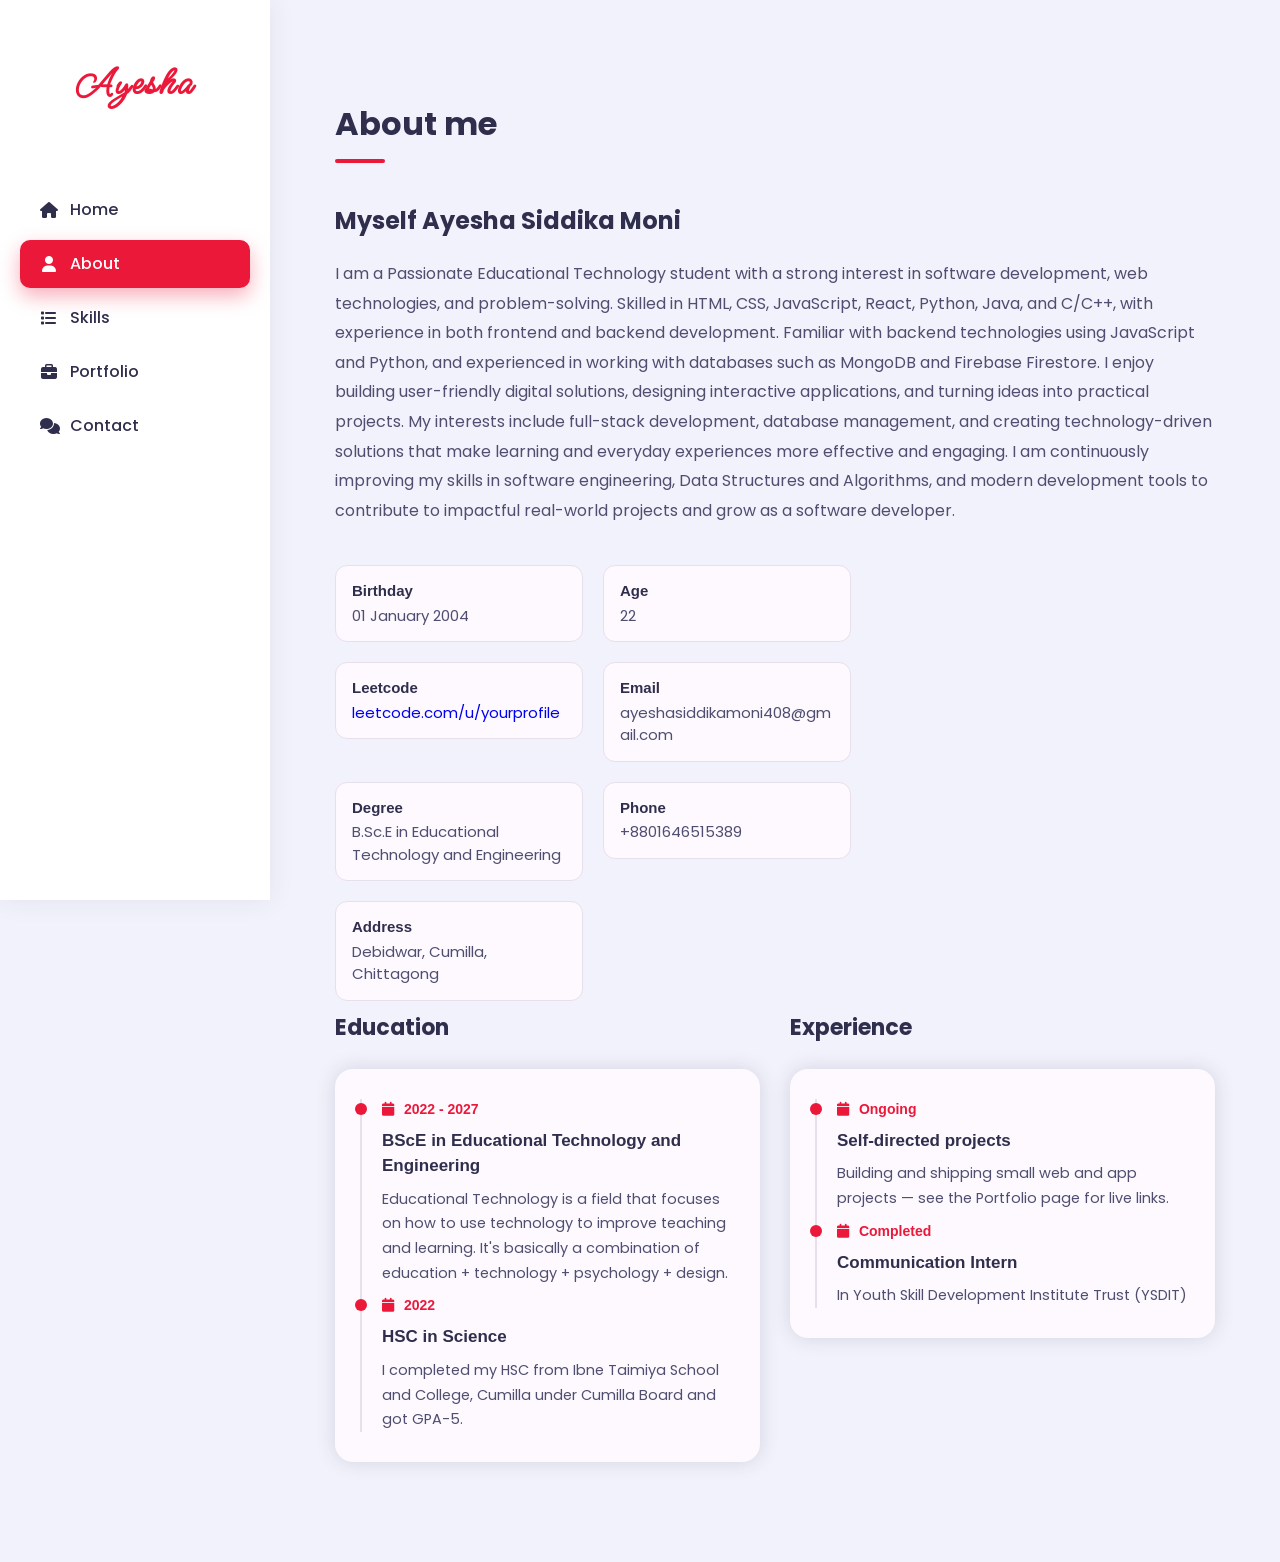
==== commit 5f844292: "Initial commit" ====
--- a/about.html
+++ b/about.html
@@ -1,181 +1,207 @@
-<!DOCTYPE html>
+<!doctype html>
 <html lang="en">
-<head>
-    <meta charset="UTF-8">
-    <meta name="viewport" content="width=device-width, initial-scale=1.0">
-    <title>About</title>
-    <link rel="stylesheet" href="CSS/style.css">
-    <link rel="stylesheet" href="CSS/skin/color-1.css">
-    <link rel="stylesheet" href="https://cdnjs.cloudflare.com/ajax/libs/font-awesome/6.7.2/css/all.min.css">
-
-</head>
-<body>
-    <!-- ===== About Section Start ====== -->
-             <section class="about section ">
-                <div class="container">
+  <head>
+    <meta charset="UTF-8" />
+    <meta name="viewport" content="width=device-width, initial-scale=1.0" />
+    <title>About | Ayesha Siddika Moni</title>
+    <link rel="stylesheet" href="CSS/style.css" />
+    <link rel="stylesheet" href="CSS/skin/color-1.css" />
+    <link
+      rel="stylesheet"
+      href="https://cdnjs.cloudflare.com/ajax/libs/font-awesome/6.7.2/css/all.min.css"
+    />
+  </head>
+  <body>
+    <div class="main-container">
+      <input type="checkbox" id="check" />
+      <label for="check" class="checkbtn"><i class="fas fa-bars"></i></label>
+      <label for="check" class="nav-overlay"></label>
+      <aside class="aside">
+        <div class="logo">
+          <a href="home.html"><span>Ayesha</span></a>
+        </div>
+        <ul class="nav">
+          <li>
+            <a href="home.html"><i class="fa fa-home"></i>Home</a>
+          </li>
+          <li>
+            <a href="about.html" class="active"
+              ><i class="fa fa-user"></i>About</a
+            >
+          </li>
+          <li>
+            <a href="service.html"><i class="fa fa-list"></i>Skills</a>
+          </li>
+          <li>
+            <a href="portfolio.html"
+              ><i class="fa fa-briefcase"></i>Portfolio</a
+            >
+          </li>
+          <li>
+            <a href="contact.html"><i class="fa fa-comments"></i>Contact</a>
+          </li>
+        </ul>
+      </aside>
+      <div class="main-content">
+        <section class="about section">
+          <div class="container">
+            <div class="row">
+              <div class="section-title padd-15">
+                <h2>About me</h2>
+              </div>
+            </div>
+
+            <div class="row">
+              <div class="about-content padd-15">
+                <div class="row">
+                  <div class="about-text padd-15">
+                    <h3>Myself Ayesha Siddika Moni<span></span></h3>
+                    <p>
+                      I am a Passionate Educational Technology student with a
+                      strong interest in software development, web technologies,
+                      and problem-solving. Skilled in HTML, CSS, JavaScript,
+                      React, Python, Java, and C/C++, with experience in both
+                      frontend and backend development. Familiar with backend
+                      technologies using JavaScript and Python, and experienced
+                      in working with databases such as MongoDB and Firebase
+                      Firestore. I enjoy building user-friendly digital
+                      solutions, designing interactive applications, and turning
+                      ideas into practical projects. My interests include
+                      full-stack development, database management, and creating
+                      technology-driven solutions that make learning and
+                      everyday experiences more effective and engaging. I am
+                      continuously improving my skills in software engineering,
+                      Data Structures and Algorithms, and modern development
+                      tools to contribute to impactful real-world projects and
+                      grow as a software developer.
+                    </p>
+                  </div>
+                </div>
+
+                <div class="row">
+                  <div class="personal-info padd-15">
                     <div class="row">
-                        <div class="section-title padd-15">
-                            <h2>About me</h2>
+                      <div class="info-item padd-15">
+                        <p>Birthday <span>01 January 2004</span></p>
+                      </div>
+                      <div class="info-item padd-15">
+                        <p>Age <span>22</span></p>
+                      </div>
+                      <div class="info-item padd-15">
+                        <p>
+                          Leetcode
+                          <span
+                            ><a
+                              href="https://leetcode.com/"
+                              target="_blank"
+                              rel="noopener"
+                              >leetcode.com/u/yourprofile</a
+                            ></span
+                          >
+                        </p>
+                      </div>
+                      <div class="info-item padd-15">
+                        <p>Email <span>ayeshasiddikamoni408@gmail.com</span></p>
+                      </div>
+                      <div class="info-item padd-15">
+                        <p>
+                          Degree
+                          <span
+                            >B.Sc.E in Educational Technology and
+                            Engineering</span
+                          >
+                        </p>
+                      </div>
+                      <div class="info-item padd-15">
+                        <p>Phone <span>+8801646515389</span></p>
+                      </div>
+                      <div class="info-item padd-15">
+                        <p>
+                          Address <span>Debidwar, Cumilla, Chittagong</span>
+                        </p>
+                      </div>
+                    </div>
+                  </div>
+                </div>
+
+                <div class="row">
+                  <div class="education padd-15">
+                    <h3 class="title">Education</h3>
+                    <div class="row">
+                      <div class="timeline-box padd-15">
+                        <div class="timeline shadow-dark">
+                          <div class="timeline-item">
+                            <div class="circle-dot"></div>
+                            <h3 class="timeline-date">
+                              <i class="fa fa-calendar"></i> 2022 - 2027
+                            </h3>
+                            <h4 class="timeline-title">
+                              BScE in Educational Technology and Engineering
+                            </h4>
+                            <p class="timeline-text">
+                              Educational Technology is a field that focuses on
+                              how to use technology to improve teaching and
+                              learning. It's basically a combination of
+                              education + technology + psychology + design.
+                            </p>
+                          </div>
+
+                          <div class="timeline-item">
+                            <div class="circle-dot"></div>
+                            <h3 class="timeline-date">
+                              <i class="fa fa-calendar"></i> 2022
+                            </h3>
+                            <h4 class="timeline-title">HSC in Science</h4>
+                            <p class="timeline-text">
+                              I completed my HSC from Ibne Taimiya School and
+                              College, Cumilla under Cumilla Board and got
+                              GPA-5.
+                            </p>
+                          </div>
                         </div>
+                      </div>
                     </div>
+                  </div>
+
+                  <div class="experience padd-15">
+                    <h3 class="title">Experience</h3>
                     <div class="row">
-                        <div class="about-content padd-15">
-                            <div class="row">
-                                <div class="about-text padd-15 ">
-                                    <h3>I'm Ayesha Siddika Moni<span></span></h3>
-                                    <p>I’m a passionate Educational Technology student with a strong interest in coding, web development, and digital creativity. I love turning ideas into interactive and meaningful digital experiences.
-
-Over time, I’ve worked with technologies like HTML, CSS, JavaScript, and I’m currently learning Dart and Flutter for app development. I enjoy solving problems, exploring new tools, and designing user-friendly interfaces.
-
-What inspires me the most is the power of technology to make learning easier, smarter, and more engaging. In the future, I hope to create impactful projects, build real-world solutions, and keep growing as a developer and creator.
-
-When I’m not coding, you’ll probably find me exploring new concepts, planning creative ideas, or improving my skills one step at a time.</p>
-                                </div>
-                            </div>
-                            <div class="row">
-                                <div class="personal-info padd-15">
-                                    <div class="row">
-                                        <div class="info-item padd-15">
-                                            <p>Birthday : <span>01 January 2004</span></p>
-                                        </div>
-                                        <div class="info-item padd-15 ">
-                                            <p>Age : <span>22</span></p>
-                                        </div>
-                                        <div class="info-item padd-15">
-                                            <p>Leetcode Link : <span>https/leetcode</span></p>
-                                        </div>
-                                        <div class="info-item padd-15">
-                                            <p>Email : <span>ayeshasiddikamoni408@gmail.com</span></p>
-                                        </div>
-                                        <div class="info-item padd-15">
-                                            <p>Digree : <span>B.Sc.E in Educational Technology and Engineering</span></p>
-                                        </div>
-                                        <div class="info-item padd-15">
-                                            <p>Phone : <span>+08801646515389</span></p>
-                                        </div>
-                                        <div class="info-item padd-15">
-                                            <p>Address : <span>Debidwar, Cumilla, Chittagong</span></p>
-                                        </div>
-                                    </div>
-                                    <div class="row">
-                                        <div class="buttons padd-15">
-                                            <a href="#" class="btn">Download CV</a>
-                                            <a href="#" class="btn hire-me">Hire Me</a>
-                                        </div>
-                                    </div>
-                                </div>
-                                <div class="skills padd-15">
-                                    <div class="row">
-                                        <div class="skill-item padd-15">
-                                            <h5>HTML</h5>
-                                            <div class="progress ">
-                                                <div class="progress-in" style="width: 96%;"></div>
-                                                <div class="skill-percent">96%</div>
-                                            </div>
-                                        </div>
-                                        <div class="skill-item padd-15">
-                                            <h5>CSS</h5>
-                                            <div class="progress ">
-                                                <div class="progress-in" style="width: 66%;"></div>
-                                                <div class="skill-percent">66%</div>
-                                            </div>
-                                        </div>
-                                        <div class="skill-item padd-15">
-                                            <h5>JS</h5>
-                                            <div class="progress ">
-                                                <div class="progress-in " style="width: 80%;"></div>
-                                                <div class="skill-percent">80%</div>
-                                            </div>
-                                        </div>
-                                        <div class="skill-item padd-15">
-                                            <h5>BOOTSTRAP</h5>
-                                            <div class="progress ">
-                                                <div class="progress-in" style="width: 70%;"></div>
-                                                <div class="skill-percent">70%</div>
-                                            </div>
-                                        </div>
-
-                                    </div>
-                                </div>
-                            </div>
-                            <div class="row">
-                                <div class="education padd-15">
-                                    <h3 class="title">Education</h3>
-                                    <div class="row">
-                                        <div class="timeline-box padd-15">
-                                            <div class="timeline shadow-dark">
-                                                <!--   ====== timeline item ======  -->
-                                                <div class="timeline-item" style="margin-bottom: 20px; margin-left: 10px;">
-                                                    <div class="circle-dot"></div>
-                                                    <h3 class="timeline-date">
-                                                        <i class="fa fa-calendar"></i> 2022 - 2027
-                                                    </h3>
-                                                    <h4 class="timeline-title"> BScE in Educational Technology and Engineering</h4>
-                                                    <p class="timeline-text">Educational Technology is a field that focuses on how to use technology to improve teaching and learning. It's basically a combination of education + technology + psychology + design.</p>
-                                                </div>
-                                                <!--   ====== timeline item ======  -->
-                                                <div class="timeline-item" style="margin-bottom: 20px; margin-left: 10px;">
-                                                    <div class="circle-dot"></div>
-                                                    <h3 class="timeline-date">
-                                                        <i class="fa fa-calendar"></i> 2022
-                                                    </h3>
-                                                    <h4 class="timeline-title">HSC in Science </h4>
-                                                    <p class="timeline-text">I completed my HSC from Ibne Taimiya School and College, Cumilla under Cumilla Board and got GPA-5 .</p>
-                                                </div>
-                                                <!--   ====== timeline item ======  -->
-                                                <!--<div class="timeline-item">
-                                                    <div class="circle-dot"></div>
-                                                    <h3 class="timeline-date">
-                                                        <i class="fa fa-calendar"></i> 2013 - 2015
-                                                    </h3>
-                                                    <h4 class="timeline-title">Master in computer Science</h4>
-                                                    <p class="timeline-text">Lorem ipsum dolor sit, amet consectetur adipisicing elit. Amet provident nobis consequatur laudantium harum, sequi exercitationem voluptatem a deserunt laboriosam fugiat, ullam eaque blanditiis rem corrupti dolorum officia esse? Necessitatibus. Lorem ipsum dolor sit amet consectetur adipisicing elit. Quibusdam et nobis ut beatae suscipit veritatis dicta. Incidunt tempora natus minus fugit reprehenderit officia fugiat dicta, officiis similique odio quam quaerat.</p>
-                                                </div>
-                                            </div>
-                                        </div>
-                                    </div>
-                                </div>
-                                <div class="experience padd-15">
-                                    <h3 class="title">Experience</h3>
-                                    <div class="row">
-                                        <div class="timeline-box padd-15">
-                                            <div class="timeline shadow-dark">
-                                                <!--   ====== timeline item ======  
-                                                <div class="timeline-item">
-                                                    <div class="circle-dot"></div>
-                                                    <h3 class="timeline-date">
-                                                        <i class="fa fa-calendar"></i> 2013 - 2015
-                                                    </h3>
-                                                    <h4 class="timeline-title">Master in computer Science</h4>
-                                                    <p class="timeline-text">Lorem ipsum dolor sit, amet consectetur adipisicing elit. Amet provident nobis consequatur laudantium harum, sequi exercitationem voluptatem a deserunt laboriosam fugiat, ullam eaque blanditiis rem corrupti dolorum officia esse? Necessitatibus. Lorem ipsum dolor sit amet consectetur adipisicing elit. Quibusdam et nobis ut beatae suscipit veritatis dicta. Incidunt tempora natus minus fugit reprehenderit officia fugiat dicta, officiis similique odio quam quaerat.</p>
-                                                </div>
-                                                <!--   ====== timeline item ======  
-                                                <div class="timeline-item">
-                                                    <div class="circle-dot"></div>
-                                                    <h3 class="timeline-date">
-                                                        <i class="fa fa-calendar"></i> 2013 - 2015
-                                                    </h3>
-                                                    <h4 class="timeline-title">Master in computer Science</h4>
-                                                    <p class="timeline-text">Lorem ipsum dolor sit, amet consectetur adipisicing elit. Amet provident nobis consequatur laudantium harum, sequi exercitationem voluptatem a deserunt laboriosam fugiat, ullam eaque blanditiis rem corrupti dolorum officia esse? Necessitatibus. Lorem ipsum dolor sit amet consectetur adipisicing elit. Quibusdam et nobis ut beatae suscipit veritatis dicta. Incidunt tempora natus minus fugit reprehenderit officia fugiat dicta, officiis similique odio quam quaerat.</p>
-                                                </div>
-                                                <!--   ====== timeline item ======  
-                                                <div class="timeline-item">
-                                                    <div class="circle-dot"></div>
-                                                    <h3 class="timeline-date">
-                                                        <i class="fa fa-calendar"></i> 2013 - 2015
-                                                    </h3>
-                                                    <h4 class="timeline-title">Master in computer Science</h4>
-                                                    <p class="timeline-text">Lorem ipsum dolor sit, amet consectetur adipisicing elit. Amet provident nobis consequatur laudantium harum, sequi exercitationem voluptatem a deserunt laboriosam fugiat, ullam eaque blanditiis rem corrupti dolorum officia esse? Necessitatibus. Lorem ipsum dolor sit amet consectetur adipisicing elit. Quibusdam et nobis ut beatae suscipit veritatis dicta. Incidunt tempora natus minus fugit reprehenderit officia fugiat dicta, officiis similique odio quam quaerat.</p> -->
-                                                </div>
-                                            </div>
-                                        </div>
-                                    </div>
-                                </div>
-                            </div>
+                      <div class="timeline-box padd-15">
+                        <div class="timeline shadow-dark">
+                          <div class="timeline-item">
+                            <div class="circle-dot"></div>
+                            <h3 class="timeline-date">
+                              <i class="fa fa-calendar"></i> Ongoing
+                            </h3>
+                            <h4 class="timeline-title">
+                              Self-directed projects
+                            </h4>
+                            <p class="timeline-text">
+                              Building and shipping small web and app projects —
+                              see the Portfolio page for live links.
+                            </p>
+                          </div>
+                          <div class="timeline-item">
+                            <div class="circle-dot"></div>
+                            <h3 class="timeline-date">
+                              <i class="fa fa-calendar"></i> Completed
+                            </h3>
+                            <h4 class="timeline-title">Communication Intern</h4>
+                            <p class="timeline-text">
+                              In Youth Skill Development Institute Trust (YSDIT)
+                            </p>
+                          </div>
                         </div>
+                      </div>
                     </div>
+                  </div>
                 </div>
-             </section>
-            <!-- ===== About Section End ====== -->
-</body>
-</html>+              </div>
+            </div>
+          </div>
+        </section>
+      </div>
+    </div>
+    <script src="js/script.js"></script>
+  </body>
+</html>
--- a/CSS/style.css
+++ b/CSS/style.css
@@ -6,7 +6,10 @@
     --bg-black-50: #e8dfec;
     --text-black-900: #302e4d;
     --text-black-700: #504e70;
-    --skin-color: #ec1839; /* Added default skin color */
+    --skin-color: #ec1839;
+    --skin-color-rgb: 236, 24, 57;
+    --radius-md: 12px;
+    --radius-lg: 18px;
 }
 
 * {
@@ -21,6 +24,10 @@
     box-sizing: border-box;
 }
 
+html {
+    scroll-behavior: smooth;
+}
+
 body {
     line-height: 1.5;
     font-size: 16px;
@@ -29,6 +36,11 @@
     overflow-x: hidden;
 }
 
+img {
+    max-width: 100%;
+    display: block;
+}
+
 ul {
     list-style: none;
 }
@@ -41,65 +53,128 @@
 .main-container {
     position: relative;
     min-height: 100vh;
-    transition: all 0.3s ease;
-}
+}
+
 .aside {
-  width: 270px;
-  background: #fff;
-  position: fixed;
-  left: 0;
-  top: 0;
-  height: 100vh;
-  padding-top: 40px;
-  transition: 0.4s;
-}
-.aside .logo { margin-bottom: 40px; text-align: center; } .aside .logo a { color: var(--text-black-900); font-weight: 900; font-size: 32px; letter-spacing: 3px; position: relative; display: inline-block; padding: 15px; } .aside .logo a span { font-family: 'Ms Madi', cursive; font-size: 40px; color: var(--skin-color); }
+    width: 270px;
+    background: #fff;
+    position: fixed;
+    left: 0;
+    top: 0;
+    height: 100vh;
+    padding-top: 40px;
+    box-shadow: 0 0 25px rgba(48, 46, 77, 0.08);
+    z-index: 1000;
+    transition: transform 0.35s ease;
+    display: flex;
+    flex-direction: column;
+}
+
+.aside .logo {
+    margin-bottom: 30px;
+    text-align: center;
+}
+
+.aside .logo a {
+    color: var(--text-black-900);
+    font-weight: 900;
+    font-size: 32px;
+    letter-spacing: 3px;
+    position: relative;
+    display: inline-block;
+    padding: 15px;
+}
+
+.aside .logo a span {
+    font-family: 'Ms Madi', cursive;
+    font-size: 40px;
+    color: var(--skin-color);
+}
+
+/* ===== Nav ===== */
 .nav {
-  list-style: none;
-  display: flex;
-  gap: 25px;
-  padding: 0;
-  margin-left: 40px;
-}
-
-.nav i{
-    margin-right: 10px;
+    list-style: none;
+    padding: 0;
+    margin-top: 20px;
+    display: block;
 }
 
 .nav li {
-  margin: 20px 0;
+    margin: 6px 20px;
 }
 
 .nav li a {
-  text-decoration: none;
-  font-size: 20px;
-  color: #333;
-  display: block;
-  padding: 10px 20px;
-}
-
+    display: flex;
+    align-items: center;
+    padding: 12px 20px;
+    font-size: 16px;
+    font-weight: 500;
+    color: var(--text-black-900);
+    border-radius: 10px;
+    transition: background 0.25s ease, color 0.25s ease, transform 0.25s ease;
+}
+
+.nav i {
+    margin-right: 12px;
+    width: 18px;
+    text-align: center;
+}
+
+.nav li a:hover {
+    background: rgba(var(--skin-color-rgb), 0.1);
+    color: var(--skin-color);
+    transform: translateX(4px);
+}
+
+.nav li a.active {
+    background: var(--skin-color);
+    color: #fff;
+    box-shadow: 0 8px 20px rgba(var(--skin-color-rgb), 0.35);
+}
 
 /* Hamburger */
 .checkbtn {
-  display: none;
-  font-size: 26px;
-  cursor: pointer;
-  position: absolute;
-  top: 15px;
-  
-}
-
-/* Hide checkbox */
+    display: none;
+    font-size: 24px;
+    cursor: pointer;
+    position: fixed;
+    top: 18px;
+    right: 20px;
+    z-index: 1200;
+    color: var(--text-black-900);
+    background: #fff;
+    width: 46px;
+    height: 46px;
+    align-items: center;
+    justify-content: center;
+    border-radius: 50%;
+    box-shadow: 0 4px 15px rgba(48, 46, 77, 0.15);
+    transition: color 0.25s ease;
+}
+
+.checkbtn:hover {
+    color: var(--skin-color);
+}
+
+/* Hide checkbox, driven purely by CSS for a no-JS-required drawer */
 #check {
-  display: none;
-}
-
+    display: none;
+}
+
+/* Tap-outside-to-close backdrop (a <label for="check">, so no JS needed) */
+.nav-overlay {
+    display: none;
+    position: fixed;
+    inset: 0;
+    background: rgba(48, 46, 77, 0.45);
+    z-index: 900;
+    cursor: pointer;
+}
 
 .main-content {
     margin-left: 270px;
-    padding: 30px;
+    padding: 40px 50px;
     min-height: 100vh;
-    transition: all 0.3s ease;
 }
 
 .container {
@@ -123,9 +198,10 @@
 
 .section {
     min-height: 100vh;
-    display: block;
+    display: flex;
+    flex-direction: column;
+    justify-content: center;
     padding: 60px 0;
-    opacity: 1;
 }
 
 .section-title {
@@ -151,6 +227,7 @@
     position: absolute;
     bottom: 0;
     left: 0;
+    border-radius: 4px;
 }
 
 .btn {
@@ -168,19 +245,16 @@
 }
 
 .btn:hover {
-    transform: scale(1.05);
-    box-shadow: 0 5px 15px rgba(236, 24, 57, 0.3);
+    transform: translateY(-3px) scale(1.03);
+    box-shadow: 0 10px 20px rgba(var(--skin-color-rgb), 0.35);
 }
 
 .shadow-dark {
     box-shadow: 0 0 20px rgba(48, 46, 77, 0.15);
 }
 
-
 /* ===== Home Section ===== */
 .home {
-    display: flex;
-    align-items: center;
     min-height: 100vh;
     color: var(--text-black-900);
 }
@@ -219,6 +293,8 @@
 
 .typing {
     color: var(--skin-color);
+    border-right: 2px solid var(--skin-color);
+    padding-right: 4px;
 }
 
 .home-info p {
@@ -226,13 +302,15 @@
     font-size: 16px;
     color: var(--text-black-700);
     line-height: 1.8;
+    max-width: 520px;
 }
 
 .home .home-img img {
     max-width: 80%;
     height: auto;
-    border-radius: 10px;
-    box-shadow: 0 0 20px rgba(0, 0, 0, 0.1);
+    border-radius: var(--radius-lg);
+    box-shadow: 0 20px 40px rgba(48, 46, 77, 0.15);
+    margin: 0 auto;
 }
 
 /* ===== About Section ===== */
@@ -247,14 +325,49 @@
     color: var(--skin-color);
 }
 
+.about .about-content .about-text p {
+    color: var(--text-black-700);
+    line-height: 1.85;
+}
+
+.about .row {
+    display: flex;
+    flex-wrap: wrap;
+}
+
 .about .about-content .personal-info {
     flex: 0 0 60%;
     max-width: 60%;
     margin-top: 30px;
 }
-.about .row{
-    display: inline;
-    gap: 15px;
+
+.about .about-content .personal-info .row {
+    margin-left: -10px;
+    margin-right: -10px;
+}
+
+.info-item {
+    flex: 0 0 50%;
+    max-width: 50%;
+    padding: 10px;
+}
+
+.info-item p {
+    font-size: 15px;
+    font-weight: 600;
+    color: var(--text-black-900);
+    background: var(--bg-black-100);
+    border: 1px solid var(--bg-black-50);
+    border-radius: var(--radius-md);
+    padding: 14px 16px;
+    word-break: break-word;
+}
+
+.info-item p span {
+    font-weight: 400;
+    color: var(--text-black-700);
+    display: block;
+    margin-top: 2px;
 }
 
 .about .about-content .skills {
@@ -265,6 +378,13 @@
 
 .skill-item {
     margin-bottom: 25px;
+}
+
+.skill-item h5 {
+    color: var(--text-black-900);
+    margin-bottom: 8px;
+    font-weight: 600;
+    letter-spacing: 0.5px;
 }
 
 .progress {
@@ -279,7 +399,7 @@
     height: 100%;
     background: var(--skin-color);
     border-radius: 5px;
-    transition: width 1.5s ease;
+    animation: progressFill 1.5s ease-out forwards;
 }
 
 .skill-percent {
@@ -291,33 +411,189 @@
     color: var(--text-black-900);
 }
 
-/* ===== Portfolio ===== */
-.portfolio .portfolio-item {
+.buttons {
+    display: flex;
+    flex-wrap: wrap;
+    gap: 15px;
+    margin-top: 25px;
+}
+
+.education,
+.experience {
+    flex: 0 0 50%;
+    max-width: 50%;
+}
+
+.education .title,
+.experience .title {
+    font-size: 22px;
+    color: var(--text-black-900);
+    margin-bottom: 25px;
+    font-weight: 700;
+}
+
+.timeline-box {
+    width: 100%;
+}
+
+.timeline {
+    background: var(--bg-black-100);
+    border-radius: var(--radius-lg);
+    padding: 30px 25px;
+}
+
+.timeline-item {
+    position: relative;
+    padding-left: 20px;
+    border-left: 2px solid var(--bg-black-50);
+    padding-bottom: 10px;
+}
+
+.timeline-item:last-child {
+    padding-bottom: 0;
+}
+
+.circle-dot {
+    position: absolute;
+    left: -7px;
+    top: 4px;
+    width: 12px;
+    height: 12px;
+    border-radius: 50%;
+    background: var(--skin-color);
+}
+
+.timeline-date {
+    font-size: 14px;
+    color: var(--skin-color);
+    font-weight: 600;
+    margin-bottom: 8px;
+}
+
+.timeline-date i {
+    margin-right: 6px;
+}
+
+.timeline-title {
+    font-size: 17px;
+    color: var(--text-black-900);
+    margin-bottom: 8px;
+    font-weight: 600;
+}
+
+.timeline-text {
+    color: var(--text-black-700);
+    font-size: 14.5px;
+    line-height: 1.7;
+}
+
+/* ===== Services ===== */
+.services .row,
+.service .row {
+    display: flex;
+    flex-wrap: wrap;
+}
+
+.service-item {
     flex: 0 0 33.333%;
     max-width: 33.333%;
-    margin-bottom: 30px;
-}
-
-.portfolio .portfolio-item-inner {
+}
+
+.service-item-inner {
+    background: var(--bg-black-100);
+    border: 1px solid var(--bg-black-50);
+    border-radius: var(--radius-lg);
+    padding: 35px 25px;
+    height: 100%;
+    transition: all 0.3s ease;
+}
+
+.service-item-inner:hover {
+    transform: translateY(-8px);
+    box-shadow: 0 15px 30px rgba(48, 46, 77, 0.12);
+    border-color: transparent;
+}
+
+.service-item-inner .icon {
+    width: 60px;
+    height: 60px;
+    display: flex;
+    align-items: center;
+    justify-content: center;
+    background: rgba(var(--skin-color-rgb), 0.1);
+    border-radius: 50%;
+    margin-bottom: 20px;
+}
+
+.service-item-inner .icon i {
+    font-size: 24px;
+    color: var(--skin-color);
+}
+
+.service-item-inner h4 {
+    font-size: 18px;
+    color: var(--text-black-900);
+    margin-bottom: 15px;
+    font-weight: 700;
+    line-height: 1.4;
+}
+
+.service-item-inner p {
+    color: var(--text-black-700);
+    font-size: 14.5px;
+    line-height: 1.75;
+}
+
+/* ===== Portfolio ===== */
+.portfolio-heading h2 {
+    font-size: 20px;
+    color: var(--text-black-900);
+    font-weight: 600;
+    margin-bottom: 10px;
+}
+
+.portfolio .portfolio-grid {
+    display: grid;
+    grid-template-columns: repeat(3, 1fr);
+    gap: 30px;
+    margin: 0;
+}
+
+.portfolio .portfolio-grid .portfolio-item {
+    width: 100%;
+    max-width: 100%;
+    flex: none;
+    padding: 0;
+}
+
+.portfolio-item-inner {
+    height: 100%;
+    border-radius: var(--radius-md);
     overflow: hidden;
-    border-radius: 10px;
     transition: all 0.3s ease;
-}
-
-.portfolio .portfolio-item-inner:hover {
+    background: #fff;
+}
+
+.portfolio-item-inner:hover {
     transform: translateY(-10px);
-    box-shadow: 0 15px 30px rgba(0, 0, 0, 0.1);
+    box-shadow: 0 20px 35px rgba(48, 46, 77, 0.18);
+}
+
+.portfolio-img {
+    aspect-ratio: 16 / 10;
+    overflow: hidden;
 }
 
 .portfolio-img img {
     width: 100%;
-    height: auto;
-    display: block;
+    height: 100%;
+    object-fit: cover;
+    object-position: top;
     transition: transform 0.5s ease;
 }
 
-.portfolio .portfolio-item-inner:hover img {
-    transform: scale(1.1);
+.portfolio-item-inner:hover img {
+    transform: scale(1.08);
 }
 
 /* ===== Contact Section ===== */
@@ -336,18 +612,16 @@
 }
 
 .contact-info {
-    display: flex;
-    flex-wrap: wrap;
+    display: grid;
+    grid-template-columns: repeat(4, 1fr);
     gap: 20px;
-    justify-content: center;
     margin-top: 40px;
 }
 
 .contact-card {
     background: var(--bg-black-100);
-    border-radius: 12px;
-    padding: 25px;
-    width: 220px;
+    border-radius: var(--radius-md);
+    padding: 30px 20px;
     text-align: center;
     transition: all 0.3s ease;
     border: 1px solid var(--bg-black-50);
@@ -355,17 +629,18 @@
 
 .contact-card:hover {
     transform: translateY(-10px);
-    box-shadow: 0 10px 25px rgba(0, 0, 0, 0.1);
+    box-shadow: 0 15px 30px rgba(48, 46, 77, 0.12);
+    border-color: transparent;
 }
 
 .contact-card i {
-    font-size: 32px;
+    font-size: 30px;
     color: var(--skin-color);
     margin-bottom: 15px;
 }
 
 .contact-card h4 {
-    font-size: 18px;
+    font-size: 17px;
     margin-bottom: 10px;
     font-weight: 600;
     color: var(--text-black-900);
@@ -375,13 +650,23 @@
 .contact-card a {
     font-size: 14px;
     color: var(--text-black-700);
+    word-break: break-word;
 }
 
 .contact-card a:hover {
     color: var(--skin-color);
 }
 
+/* ===== Animation for skill bars ===== */
+@keyframes progressFill {
+    from { width: 0; }
+    to { width: var(--progress-width, 100%); }
+}
+
+/* ================================================================ */
 /* ===== Responsive Design ===== */
+/* ================================================================ */
+
 @media (max-width: 1199px) {
     .container {
         max-width: 960px;
@@ -392,76 +677,108 @@
     .container {
         max-width: 720px;
     }
-    
+
     .main-content {
         margin-left: 0;
-        padding: 80px 20px 20px;
-    }
-    
+        padding: 90px 25px 40px;
+    }
+
+    /* ---- Sidebar becomes an off-canvas drawer ---- */
     .aside {
-        left: -270px;
-        box-shadow: 0 0 20px rgba(0, 0, 0, 0.1);
-    }
-    .aside .nav {
-    margin-top: 100px;
-  }
-    
-    .aside.open {
-        left: 0;
-    }
-    
-    .aside .nav-toggler {
+        transform: translateX(-100%);
+    }
+
+    #check:checked ~ .aside {
+        transform: translateX(0);
+    }
+
+    .checkbtn {
         display: flex;
     }
-    
-    /* Home section - stack vertically with image centered */
+
+    #check:checked ~ .checkbtn i::before {
+        content: "\f00d";
+    }
+
+    #check:checked ~ .nav-overlay {
+        display: block;
+    }
+
+    /* Home section - stack vertically with image on top */
+    .home {
+        min-height: auto;
+        padding-top: 20px;
+    }
+
     .home .row {
         flex-direction: column;
         align-items: center;
-    }
-    
+        text-align: center;
+    }
+
     .home .home-info,
     .home .home-img {
         flex: 0 0 100%;
         max-width: 100%;
-        text-align: center;
-    }
-    
-    /* Image container - centered and 40% width */
+    }
+
     .home .home-img {
         order: -1;
         margin-bottom: 30px;
-        width: 100%;
-        display: flex;
-        justify-content: center;
-    }
-    
-    .home-img img {
-        width: 40%;
-        max-width: 300px;
-        min-width: 200px;
-        height: auto;
-        margin: 0 auto;
-        display: block;
-    }
-    
-    /* Text content below image */
-    .home .home-info {
-        margin-top: 20px;
-        width: 100%;
-    }
-    
-    /* About section adjustments */
+    }
+
+    .home .home-img img {
+        max-width: 55%;
+        min-width: 220px;
+    }
+
+    .home-info p {
+        margin-left: auto;
+        margin-right: auto;
+    }
+
+    /* About section: everything stacks to one column */
     .about .about-content .personal-info,
-    .about .about-content .skills {
+    .about .about-content .skills,
+    .education,
+    .experience {
         flex: 0 0 100%;
         max-width: 100%;
     }
-    
-    /* Portfolio - 2 columns on tablet */
-    .portfolio .portfolio-item {
+
+    .about .about-content .skills {
+        margin-top: 10px;
+    }
+
+    .experience {
+        margin-top: 30px;
+    }
+
+    .buttons {
+        justify-content: center;
+    }
+
+    /* Services - 2 columns on tablet */
+    .service-item {
         flex: 0 0 50%;
         max-width: 50%;
+        margin-bottom: 30px;
+    }
+
+    /* Portfolio - 2 columns on tablet */
+    .portfolio .portfolio-grid {
+        grid-template-columns: repeat(2, 1fr);
+    }
+
+    /* Contact - 2 columns on tablet */
+    .contact-info {
+        grid-template-columns: repeat(2, 1fr);
+    }
+}
+
+@media (min-width: 1200px) {
+    .portfolio .portfolio-grid {
+        grid-template-columns: repeat(4, 1fr);
     }
 }
 
@@ -469,51 +786,70 @@
     .container {
         max-width: 540px;
     }
-    
+
+    .main-content {
+        padding: 85px 18px 30px;
+    }
+
+    .section {
+        padding: 40px 0;
+    }
+
     .section-title h2 {
-        font-size: 28px;
-    }
-    
+        font-size: 26px;
+    }
+
     h3.hello {
-        font-size: 24px;
-    }
-    
+        font-size: 22px;
+    }
+
     h3.hello span {
-        font-size: 28px;
-    }
-    
+        font-size: 26px;
+    }
+
     h3.my-profession {
-        font-size: 20px;
-    }
-    
+        font-size: 19px;
+    }
+
     .home-info p {
-        font-size: 14px;
-        margin-top: 15px;
-    }
-    
-    /* Image size adjustment for mobile */
-    .home-img img {
-        width: 70%; /* Slightly larger on mobile for better visibility */
-        max-width: 250px;
-        min-width: 180px;
-    }
-    
-    /* Portfolio - 1 column on mobile */
-    .portfolio .portfolio-item {
+        font-size: 14.5px;
+    }
+
+    .home .home-img img {
+        max-width: 65%;
+        min-width: 190px;
+    }
+
+    /* About */
+    .info-item {
         flex: 0 0 100%;
         max-width: 100%;
     }
-    
-    /* Contact cards */
-    .contact-card {
-        width: 100%;
-        max-width: 300px;
-    }
-    
+
+    .about .about-content .about-text h3 {
+        font-size: 21px;
+    }
+
+    /* Services - 1 column on mobile */
+    .service-item {
+        flex: 0 0 100%;
+        max-width: 100%;
+    }
+
+    /* Portfolio - 1 column on mobile */
+    .portfolio .portfolio-grid {
+        grid-template-columns: 1fr;
+        gap: 20px;
+    }
+
+    /* Contact - 1 column on mobile */
+    .contact-info {
+        grid-template-columns: 1fr;
+    }
+
     .btn {
-        padding: 10px 25px;
-        font-size: 14px;
-        margin-top: 10px;
+        padding: 11px 28px;
+        font-size: 14.5px;
     }
 }
 
@@ -521,200 +857,50 @@
     .container {
         padding: 0 10px;
     }
-    
+
+    .aside {
+        width: 240px;
+    }
+
     .main-content {
-        padding: 70px 15px 15px;
-    }
-    
-    .section {
-        padding: 40px 0;
-    }
-    
+        padding: 80px 15px 30px;
+    }
+
     .section-title h2 {
-        font-size: 24px;
-    }
-    
-    /* Home section adjustments for very small screens */
-    .home .home-info {
-        padding: 0 10px;
-    }
-    
-    .home-img img {
-        width: 70%; /* Larger on very small screens */
-        max-width: 220px;
-        min-width: 150px;
-    }
-    
+        font-size: 22px;
+    }
+
+    .home .home-img img {
+        max-width: 75%;
+        min-width: 160px;
+    }
+
     h3.hello {
-        font-size: 22px;
-        margin-top: 15px;
-    }
-    
+        font-size: 20px;
+    }
+
     h3.hello span {
-        font-size: 26px;
-    }
-    
+        font-size: 23px;
+    }
+
     h3.my-profession {
-        font-size: 18px;
-        margin: 10px 0;
-    }
-    
+        font-size: 17px;
+    }
+
     .home-info p {
-        font-size: 13px;
-        line-height: 1.6;
-        margin-bottom: 25px;
-    }
-    
-    /* About section adjustments */
-    .about .about-content .info-item {
-        flex: 0 0 100%;
-        max-width: 100%;
-    }
-    
-    /* Contact section */
-    .contact-info {
-        gap: 15px;
-    }
-    
+        font-size: 13.5px;
+        line-height: 1.65;
+    }
+
     .contact-card {
-        padding: 20px;
-    }
-}
-
-/* Additional mobile-specific styles for better layout */
-@media (max-width: 991px) {
-    /* Ensure proper spacing between image and text */
-    .home .home-info {
-        padding-top: 20px;
-        border-top: 1px solid rgba(0, 0, 0, 0.1);
-        margin-top: 30px;
-    }
-    
-    /* Center all content vertically */
-    .home {
-        display: flex;
-        align-items: center;
-        justify-content: center;
-        min-height: calc(100vh - 80px);
-    }
-}
-
-/* ===== Overlay for mobile menu ===== */
-.overlay {
-    position: fixed;
-    top: 0;
-    left: 0;
-    width: 100%;
-    height: 100%;
-    background: rgba(0, 0, 0, 0.5);
-    z-index: 999;
-    display: none;
-}
-
-.overlay.active {
-    display: block;
-}
-
-/* ===== Page transition ===== */
-.page {
-    opacity: 0;
-    transform: translateY(20px);
-    transition: opacity 0.5s ease, transform 0.5s ease;
-}
-
-.page.active {
-    opacity: 1;
-    transform: translateY(0);
-}
-
-/* ===== Animation for skill bars ===== */
-@keyframes progressFill {
-    from {
-        width: 0;
-    }
-    to {
-        width: var(--progress-width);
-    }
-}
-
-.progress-in {
-    animation: progressFill 1.5s ease-out forwards;
-}
-/* Hide checkbox */
-#check {
-  display: none;
-}
-
-/* Hamburger icon */
-.checkbtn {
-  font-size: 28px;
-  cursor: pointer;
-  display: none;
-  position: fixed;
-  top: 20px;
-  right: 20px;
-  z-index: 999;
-}
-
-/* Desktop nav */
-
-.nav {
-  list-style: none;
-  padding: 0;
-  margin-top: 40px;
-  display: block;   /* force vertical */
-}
-
-.nav li {
-  margin: 15px 0;
-}
-
-.nav li a {
-  display: block;
-  padding: 12px 25px;
-  font-size: 16px;
-  color: var(--text-black-900);
-}
-
-.nav li a:hover {
-  background: rgb(247, 92, 92);
-  margin-right: 30px;
-  border-radius: 20px;
-}
-
-/* Mobile style */
-@media (max-width: 991px) {
-  .checkbtn {
-    display: block;
-    left: 20px; 
-    color: black;
-  }
-  .checkbtn:hover{
-    color: #ec1839;
-  }
-
-  .nav {
-    position: fixed;
-    right: -350px;
-    top: 5px;
-    color: #ec1839;
-    border-radius: 10px;
-    width: 30%;
-    height: 50vh;
-    background: white;
-    flex-direction: column;
-    padding-top: 10px;
-    transition: 0.4s;
-  }
-
-  #check:checked ~ .nav {
-    left: 0;
-  }
-
-  .nav li {
-    margin: 20px 0;
-    text-align: center;
-  }
-}
-
-
+        padding: 22px 16px;
+    }
+
+    .timeline {
+        padding: 22px 16px;
+    }
+
+    .service-item-inner {
+        padding: 28px 20px;
+    }
+}
--- a/CSS/skin/color-1.css
+++ b/CSS/skin/color-1.css
@@ -1,3 +1,5 @@
-:root{
+/* Skin file — swap this to re-theme the site's accent color */
+:root {
     --skin-color: #ec1839;
-}+    --skin-color-rgb: 236, 24, 57;
+}
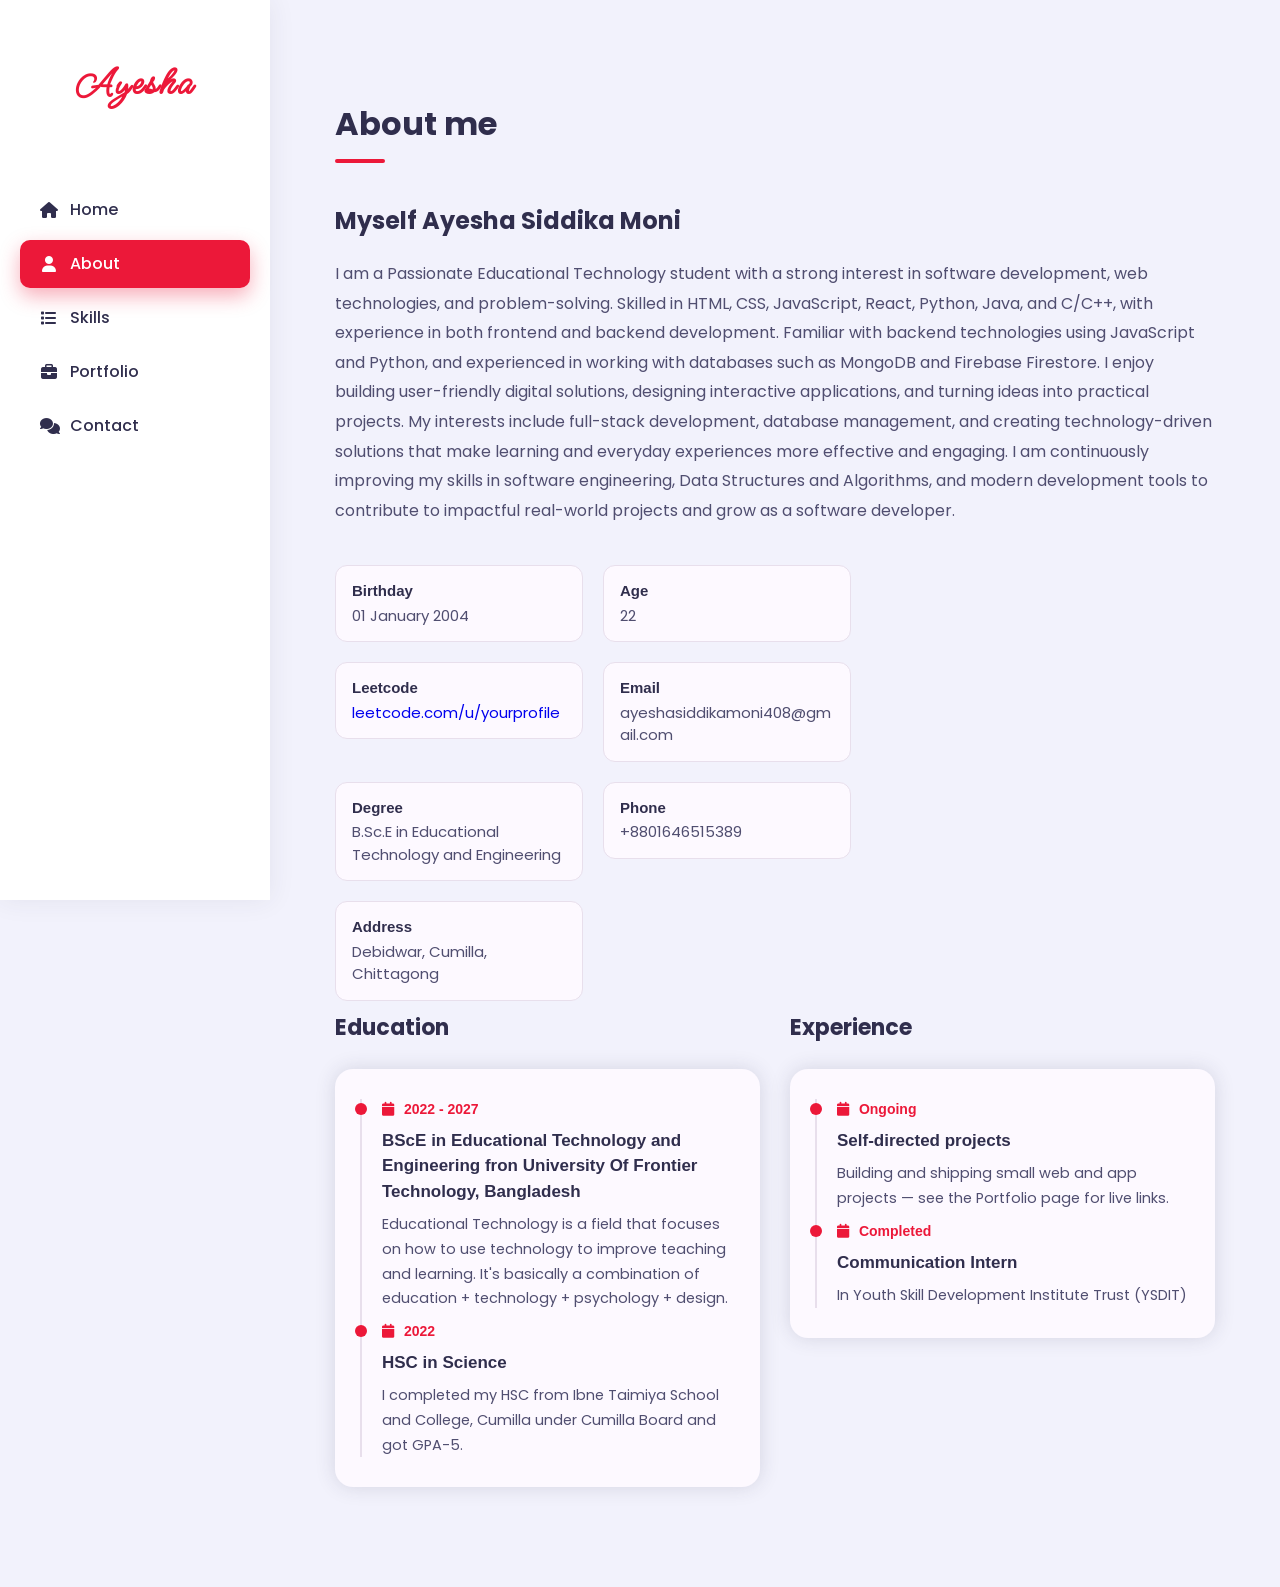
==== commit 7eb3865b: "Update project files" ====
--- a/about.html
+++ b/about.html
@@ -137,6 +137,7 @@
                             </h3>
                             <h4 class="timeline-title">
                               BScE in Educational Technology and Engineering
+                              fron University Of Frontier Technology, Bangladesh
                             </h4>
                             <p class="timeline-text">
                               Educational Technology is a field that focuses on
